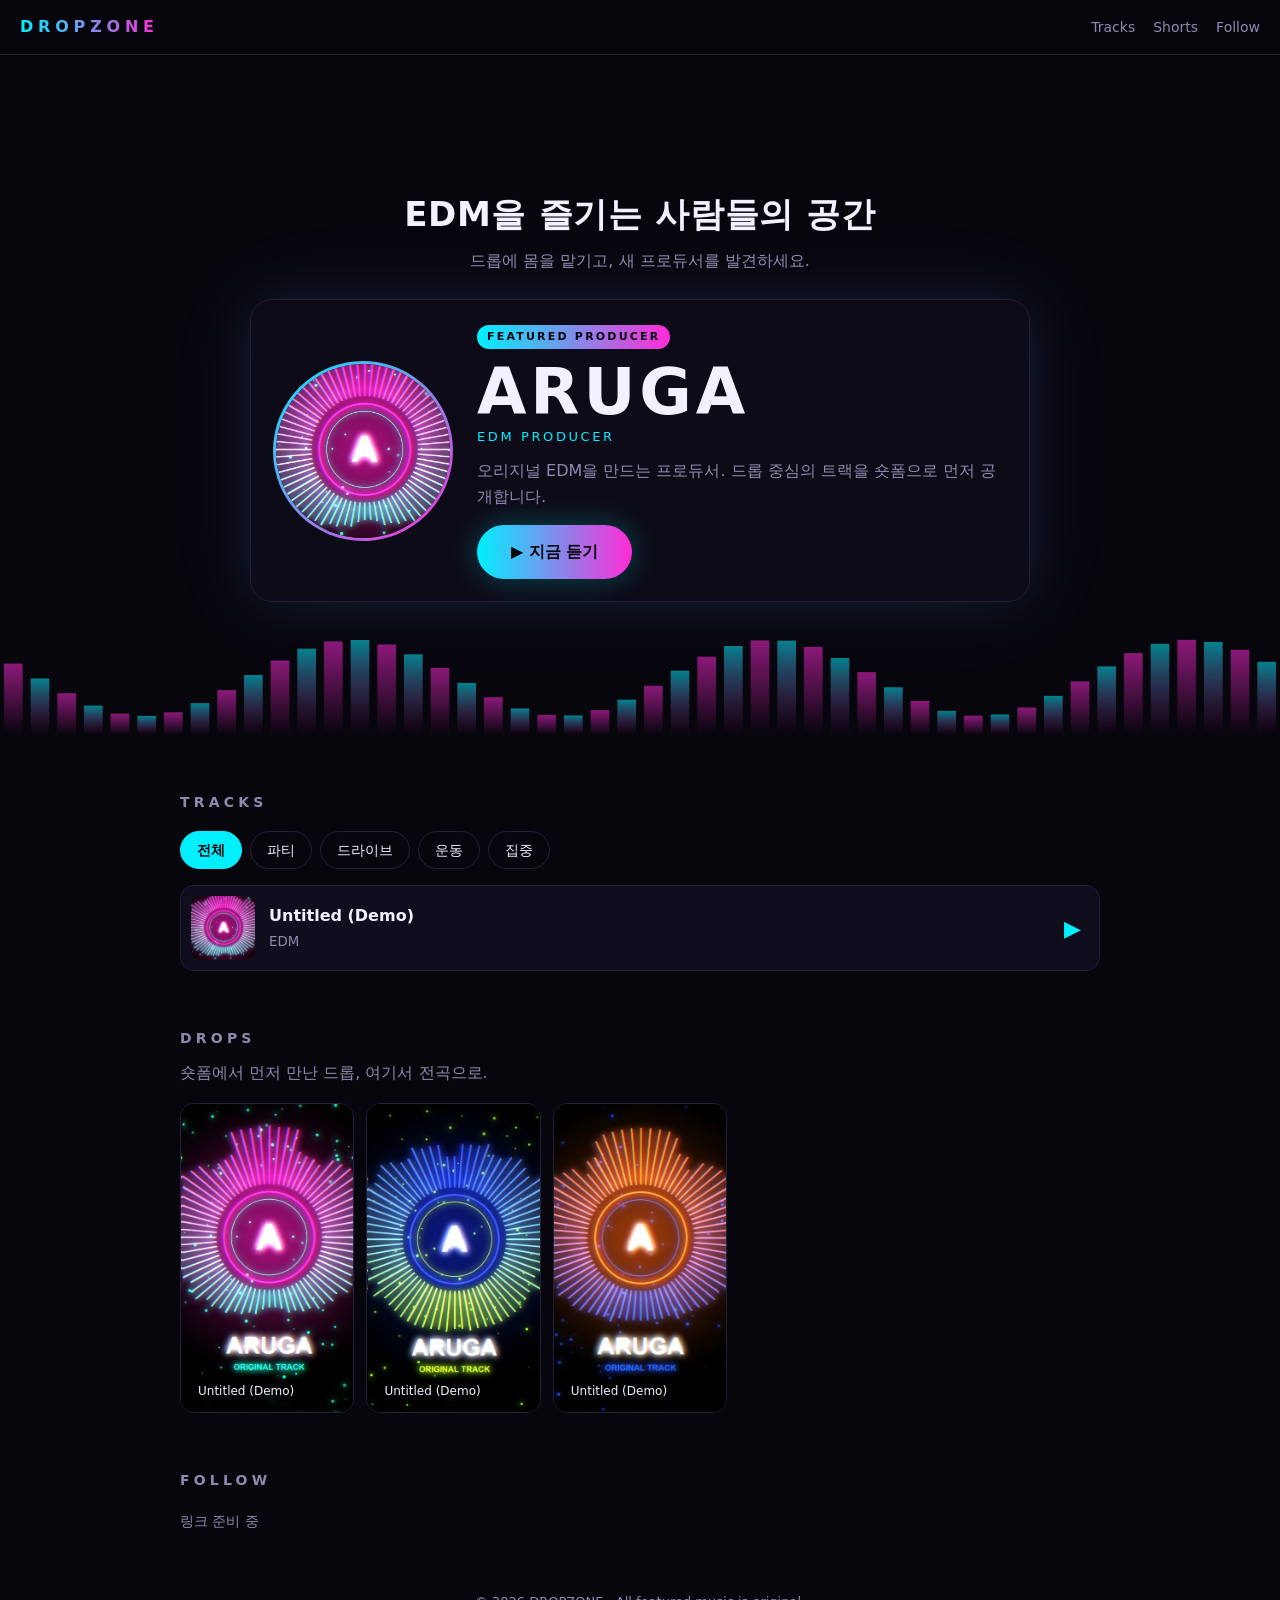
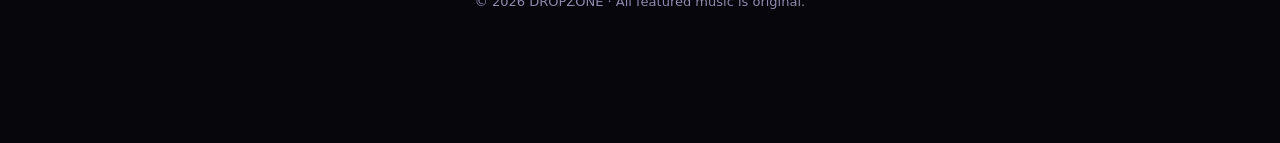
==== index.html @ 706af4d6 "DROPZONE: EDM 커뮤니티 사이트 + ARUGA 프로듀서 프로필 초기 구성 Co-Authored-By: Claude Sonnet 5.5 <noreply@anthropic.c" ====
<!doctype html>
<html lang="ko">
<head>
<meta charset="utf-8">
<meta name="viewport" content="width=device-width, initial-scale=1">
<title>DROPZONE — EDM을 즐기는 사람들의 공간</title>
<meta name="description" content="EDM을 즐기는 사람들의 공간. 프로듀서의 오리지널 트랙을 바로 듣고 숏폼으로 만나보세요.">
<meta name="theme-color" content="#07060d">
<meta property="og:title" content="DROPZONE — EDM을 즐기는 사람들의 공간">
<meta property="og:description" content="Featured Producer ARUGA의 오리지널 EDM을 바로 들어보세요.">
<meta property="og:image" content="media/covers/demo.jpg">
<meta property="og:type" content="website">
<link rel="icon" href="data:image/svg+xml,%3Csvg xmlns='http://www.w3.org/2000/svg' viewBox='0 0 32 32'%3E%3Crect width='32' height='32' rx='7' fill='%2307060d'/%3E%3Cpath d='M6 24 16 6l10 18' fill='none' stroke='%2300f0ff' stroke-width='3'/%3E%3C/svg%3E">
<link rel="stylesheet" href="style.css">
</head>
<body>
<header class="top">
  <a class="logo" href="./" id="siteName">DROPZONE</a>
  <nav><a href="#tracks">Tracks</a><a href="#shorts">Shorts</a><a href="#follow">Follow</a></nav>
</header>

<main>
  <section class="hero">
    <canvas id="viz" aria-hidden="true"></canvas>
    <div class="hero-inner">
      <p class="eyebrow" id="siteTag"></p>
      <p class="hero-sub" id="siteSub"></p>
      <article class="producer" id="producer" aria-label="Featured producer">
        <img id="prAvatar" alt="" class="avatar">
        <div class="pr-body">
          <span class="pill">FEATURED PRODUCER</span>
          <h1 id="prName">ARUGA</h1>
          <p class="role" id="prRole"></p>
          <p class="bio" id="prBio"></p>
          <div class="pr-actions">
            <button id="heroPlay" class="cta">▶ 지금 듣기</button>
            <div id="prLinks" class="chips"></div>
          </div>
        </div>
      </article>
    </div>
  </section>

  <section id="tracks">
    <h2>Tracks</h2>
    <div id="moodChips" class="chips filters" role="group" aria-label="분위기 필터"></div>
    <ol id="trackList" class="tracks"></ol>
  </section>

  <section id="shorts">
    <h2>Drops</h2>
    <p class="sub">숏폼에서 먼저 만난 드롭, 여기서 전곡으로.</p>
    <div id="shortGrid" class="shorts"></div>
  </section>

  <section id="follow">
    <h2>Follow</h2>
    <div id="links" class="chips"></div>
  </section>
</main>

<footer>© <span id="yr"></span> <span id="footName">DROPZONE</span> · All featured music is original.</footer>

<div class="player" id="player" hidden>
  <img id="pCover" alt="">
  <div class="p-meta"><b id="pTitle"></b><span id="pSub"></span></div>
  <div class="p-ctl">
    <button id="prev" aria-label="이전">⏮</button>
    <button id="toggle" aria-label="재생/일시정지">▶</button>
    <button id="next" aria-label="다음">⏭</button>
  </div>
  <div class="p-seek"><span id="cur">0:00</span><input id="seek" type="range" min="0" max="1000" value="0" aria-label="재생 위치"><span id="dur">0:00</span></div>
  <button id="share" aria-label="공유">🔗</button>
</div>
<div class="toast" id="toast" role="status"></div>
<script src="app.js"></script>
</body>
</html>
---- style.css ----
:root{--bg:#07060d;--panel:#100e1c;--line:#241f3a;--fg:#f3f1ff;--dim:#8f8aad;--c1:#00f0ff;--c2:#ff2bd6;--r:14px}
*{box-sizing:border-box;margin:0}
html{scroll-behavior:smooth}
body{background:var(--bg);color:var(--fg);font:16px/1.6 system-ui,"Pretendard","Apple SD Gothic Neo","Malgun Gothic",sans-serif;padding-bottom:110px}
a{color:inherit;text-decoration:none}
button{font:inherit;color:inherit;background:none;border:0;cursor:pointer}
.top{position:sticky;top:0;z-index:20;display:flex;justify-content:space-between;align-items:center;padding:14px 20px;background:#07060dcc;backdrop-filter:blur(10px);border-bottom:1px solid var(--line)}
.logo{font-weight:900;letter-spacing:.3em;background:linear-gradient(90deg,var(--c1),var(--c2));-webkit-background-clip:text;background-clip:text;color:transparent}
.top nav{display:flex;gap:18px;font-size:14px;color:var(--dim)}
.top nav a:hover{color:var(--fg)}
section{max-width:960px;margin:0 auto;padding:56px 20px 0}
h2{font-size:14px;letter-spacing:.3em;text-transform:uppercase;color:var(--dim);margin-bottom:18px}
.sub{color:var(--dim);margin:-8px 0 18px}
.hero{position:relative;max-width:none;min-height:min(86vh,680px);display:grid;place-items:center;overflow:hidden;padding:40px 0}
#viz{position:absolute;inset:0;width:100%;height:100%}
.eyebrow{letter-spacing:.5em;font-size:12px;color:var(--c1)}
.cta{padding:14px 34px;border-radius:99px;font-weight:700;background:linear-gradient(90deg,var(--c1),var(--c2));color:#07060d;box-shadow:0 0 30px #00f0ff44;transition:transform .15s}
.cta:hover{transform:scale(1.05)}
.tracks{list-style:none;padding:0;display:grid;gap:10px}
.track{display:grid;grid-template-columns:64px 1fr auto;gap:14px;align-items:center;padding:10px;border:1px solid var(--line);border-radius:var(--r);background:var(--panel);cursor:pointer;transition:border-color .2s}
.track:hover,.track.on{border-color:var(--c1)}
.track img{width:64px;height:64px;border-radius:10px;object-fit:cover}
.track b{display:block}.track small{color:var(--dim)}
.track .go{font-size:22px;color:var(--c1);padding:0 8px}
.shorts{display:grid;grid-template-columns:repeat(auto-fill,minmax(150px,1fr));gap:12px}
.short{position:relative;aspect-ratio:9/16;border-radius:var(--r);overflow:hidden;background:#000;border:1px solid var(--line)}
.short video,.short img{width:100%;height:100%;object-fit:cover;display:block}
.short .badge{position:absolute;left:8px;bottom:8px;font-size:12px;padding:3px 9px;border-radius:99px;background:#000a;backdrop-filter:blur(4px)}
.short .ext{position:absolute;right:8px;top:8px;z-index:2;font-size:11px;padding:3px 8px;border-radius:99px;background:var(--c2);color:#fff}
.short button{position:absolute;inset:0;width:100%}
footer{text-align:center;color:var(--dim);font-size:13px;padding:60px 20px 20px}
.player{position:fixed;left:0;right:0;bottom:0;z-index:30;display:grid;grid-template-columns:48px minmax(0,1fr) auto minmax(120px,1fr) auto;gap:14px;align-items:center;padding:10px 18px;background:#0d0b18f2;backdrop-filter:blur(14px);border-top:1px solid var(--line)}
.player[hidden]{display:none}
.player img{width:48px;height:48px;border-radius:8px;object-fit:cover}
.p-meta{min-width:0}.p-meta b,.p-meta span{display:block;white-space:nowrap;overflow:hidden;text-overflow:ellipsis}
.p-meta span{font-size:12px;color:var(--dim)}
.p-ctl{display:flex;gap:6px;align-items:center}
.p-ctl button{font-size:18px;padding:6px 8px}
#toggle{width:44px;height:44px;border-radius:50%;background:linear-gradient(135deg,var(--c1),var(--c2));color:#07060d;font-size:16px}
.p-seek{display:flex;gap:8px;align-items:center;font-size:12px;color:var(--dim)}
#seek{flex:1;accent-color:var(--c1);min-width:0}
.toast{position:fixed;left:50%;bottom:110px;transform:translate(-50%,20px);background:var(--fg);color:#000;padding:8px 16px;border-radius:99px;font-size:14px;opacity:0;pointer-events:none;transition:.25s;z-index:40}
.toast.show{opacity:1;transform:translate(-50%,0)}
@media(max-width:720px){
 .top nav{gap:12px}
 .player{grid-template-columns:44px minmax(0,1fr) auto auto}
 .player img{width:44px;height:44px}.p-seek{grid-column:1/-1;grid-row:2}
 body{padding-bottom:130px}.toast{bottom:130px}
}
@media(prefers-reduced-motion:reduce){html{scroll-behavior:auto}.cta{transition:none}}

.hero-inner{position:relative;width:100%;max-width:820px;padding:0 20px;text-align:center}
.eyebrow{font-size:clamp(22px,5vw,34px);font-weight:800;letter-spacing:.02em;color:var(--fg)}
.hero-sub{color:var(--dim);margin:6px 0 26px}
.producer{display:grid;grid-template-columns:180px 1fr;gap:24px;align-items:center;text-align:left;padding:22px;border-radius:22px;background:#100e1cd9;backdrop-filter:blur(12px);border:1px solid var(--line);box-shadow:0 0 60px #00f0ff1f,0 0 90px #ff2bd614}
.avatar{width:180px;height:180px;border-radius:50%;object-fit:cover;border:3px solid transparent;background:linear-gradient(var(--panel),var(--panel)) padding-box,linear-gradient(135deg,var(--c1),var(--c2)) border-box}
.pill{display:inline-block;font-size:11px;letter-spacing:.2em;padding:3px 10px;border-radius:99px;background:linear-gradient(90deg,var(--c1),var(--c2));color:#07060d;font-weight:700}
h1{font-size:clamp(40px,9vw,64px);line-height:1.1;font-weight:900;letter-spacing:.06em;margin-top:8px}
.role{color:var(--c1);font-size:13px;letter-spacing:.2em;text-transform:uppercase}
.bio{color:var(--dim);margin:10px 0 16px}
.pr-actions{display:flex;flex-wrap:wrap;gap:12px;align-items:center}
.chips{display:flex;flex-wrap:wrap;gap:8px}
.chips a,.chips button{padding:7px 16px;border:1px solid var(--line);border-radius:99px;font-size:14px;color:var(--fg)}
.chips a:hover,.chips button:hover{border-color:var(--c2)}
.chips button.on{background:var(--c1);color:#07060d;border-color:var(--c1);font-weight:700}
.chips .empty{color:var(--dim);font-size:14px}
.filters{margin-bottom:16px}
@media(max-width:720px){.producer{grid-template-columns:1fr;text-align:center;justify-items:center}.avatar{width:128px;height:128px}.pr-actions{justify-content:center}}
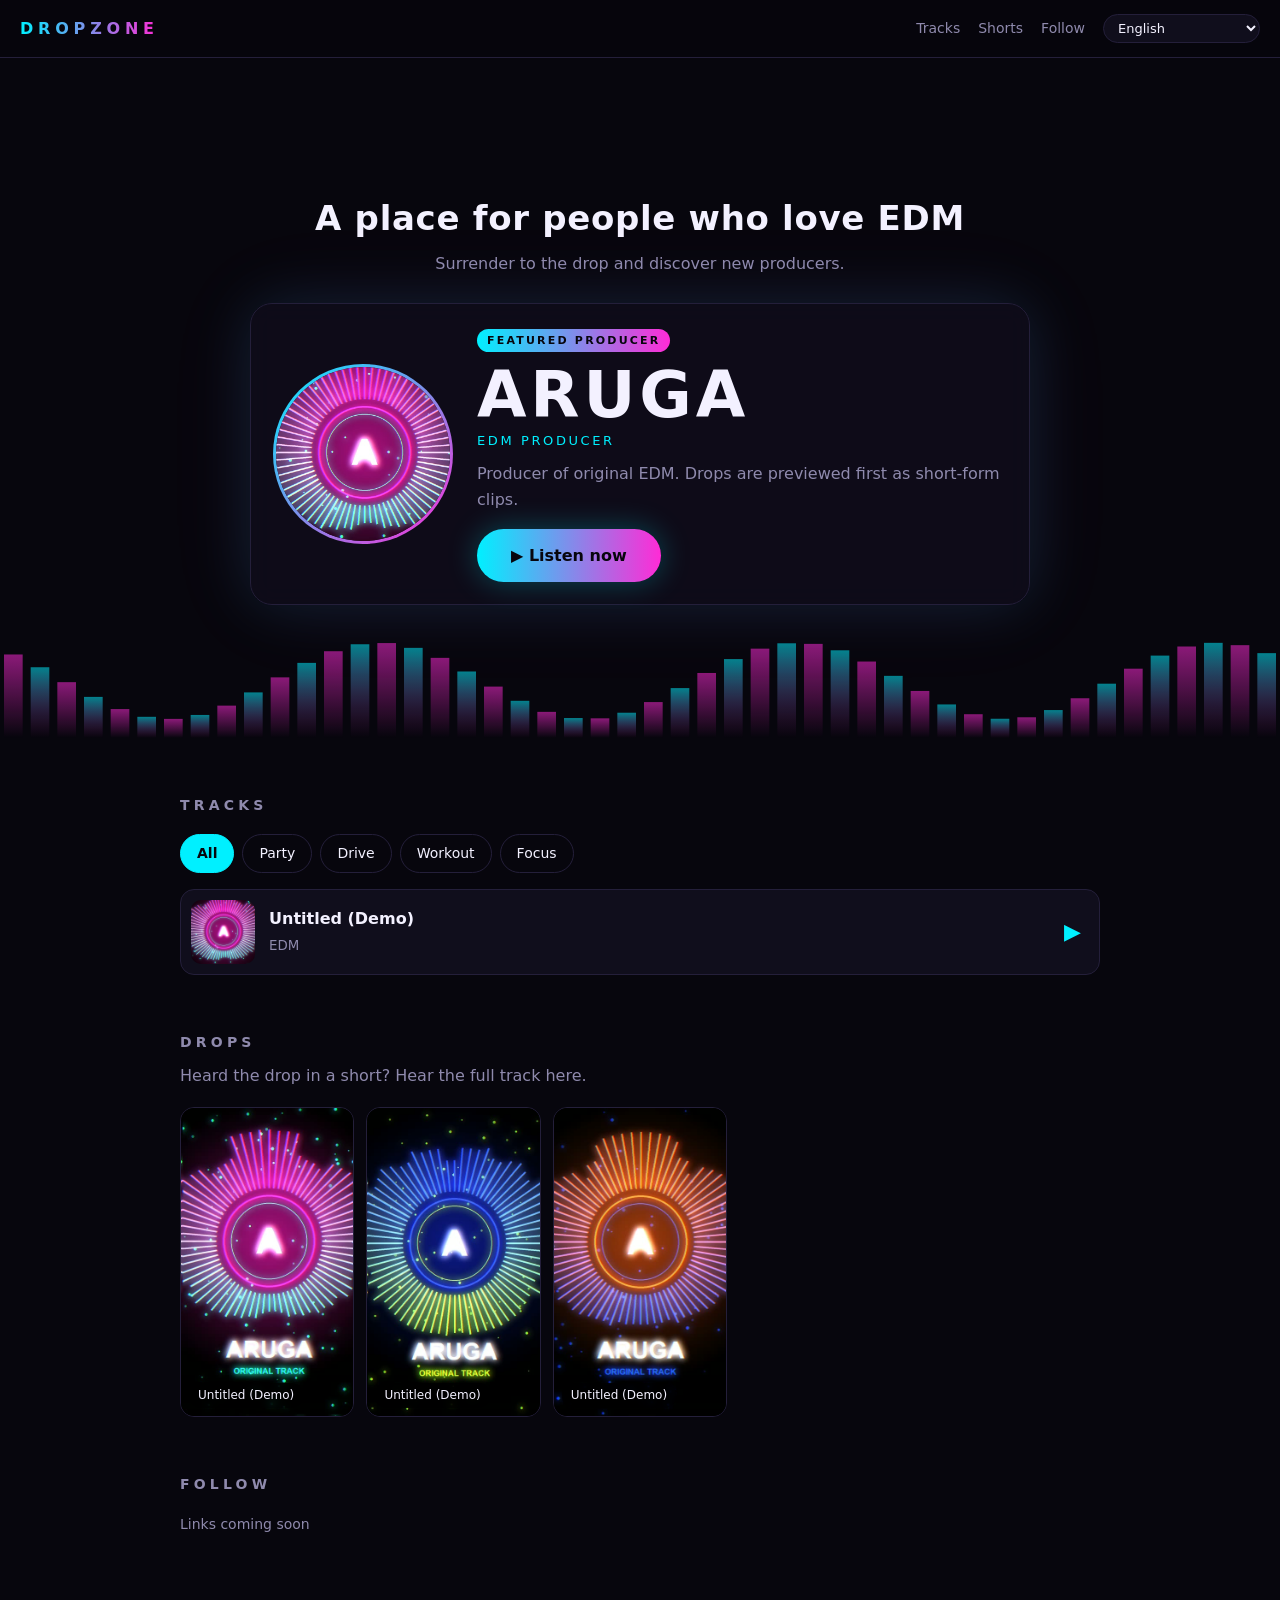
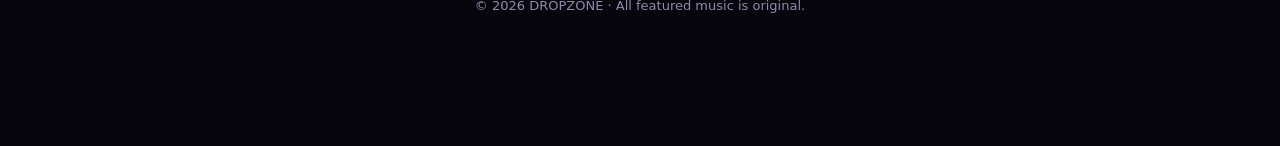
==== commit 58840358: "다국어 지원: en 기본, ko/ja/id 선택 (이름·곡명은 번역 제외) Co-Authored-By: Claude Sonnet 5.5 <noreply@anthropic.com>" ====
--- a/index.html
+++ b/index.html
@@ -1,13 +1,13 @@
 <!doctype html>
-<html lang="ko">
+<html lang="en">
 <head>
 <meta charset="utf-8">
 <meta name="viewport" content="width=device-width, initial-scale=1">
-<title>DROPZONE — EDM을 즐기는 사람들의 공간</title>
-<meta name="description" content="EDM을 즐기는 사람들의 공간. 프로듀서의 오리지널 트랙을 바로 듣고 숏폼으로 만나보세요.">
+<title>DROPZONE — A place for people who love EDM</title>
+<meta name="description" content="A place for people who love EDM. Listen to original tracks and discover producers.">
 <meta name="theme-color" content="#07060d">
-<meta property="og:title" content="DROPZONE — EDM을 즐기는 사람들의 공간">
-<meta property="og:description" content="Featured Producer ARUGA의 오리지널 EDM을 바로 들어보세요.">
+<meta property="og:title" content="DROPZONE — A place for people who love EDM">
+<meta property="og:description" content="Listen to original EDM by featured producer ARUGA.">
 <meta property="og:image" content="media/covers/demo.jpg">
 <meta property="og:type" content="website">
 <link rel="icon" href="data:image/svg+xml,%3Csvg xmlns='http://www.w3.org/2000/svg' viewBox='0 0 32 32'%3E%3Crect width='32' height='32' rx='7' fill='%2307060d'/%3E%3Cpath d='M6 24 16 6l10 18' fill='none' stroke='%2300f0ff' stroke-width='3'/%3E%3C/svg%3E">
@@ -16,24 +16,25 @@
 <body>
 <header class="top">
   <a class="logo" href="./" id="siteName">DROPZONE</a>
-  <nav><a href="#tracks">Tracks</a><a href="#shorts">Shorts</a><a href="#follow">Follow</a></nav>
+  <nav><a href="#tracks" data-i18n="nav.tracks">Tracks</a><a href="#shorts" data-i18n="nav.shorts">Shorts</a><a href="#follow" data-i18n="nav.follow">Follow</a>
+    <select id="lang" data-i18n-aria="a.lang" aria-label="Language"></select></nav>
 </header>
 
 <main>
   <section class="hero">
     <canvas id="viz" aria-hidden="true"></canvas>
     <div class="hero-inner">
-      <p class="eyebrow" id="siteTag"></p>
-      <p class="hero-sub" id="siteSub"></p>
+      <p class="eyebrow" data-i18n="tagline"></p>
+      <p class="hero-sub" data-i18n="sub"></p>
       <article class="producer" id="producer" aria-label="Featured producer">
         <img id="prAvatar" alt="" class="avatar">
         <div class="pr-body">
-          <span class="pill">FEATURED PRODUCER</span>
+          <span class="pill" data-i18n="featured"></span>
           <h1 id="prName">ARUGA</h1>
-          <p class="role" id="prRole"></p>
-          <p class="bio" id="prBio"></p>
+          <p class="role" data-i18n="role"></p>
+          <p class="bio" data-i18n="bio"></p>
           <div class="pr-actions">
-            <button id="heroPlay" class="cta">▶ 지금 듣기</button>
+            <button id="heroPlay" class="cta"></button>
             <div id="prLinks" class="chips"></div>
           </div>
         </div>
@@ -42,35 +43,35 @@
   </section>
 
   <section id="tracks">
-    <h2>Tracks</h2>
-    <div id="moodChips" class="chips filters" role="group" aria-label="분위기 필터"></div>
+    <h2 data-i18n="h.tracks"></h2>
+    <div id="moodChips" class="chips filters" role="group" data-i18n-aria="a.moods"></div>
     <ol id="trackList" class="tracks"></ol>
   </section>
 
   <section id="shorts">
-    <h2>Drops</h2>
-    <p class="sub">숏폼에서 먼저 만난 드롭, 여기서 전곡으로.</p>
+    <h2 data-i18n="h.drops"></h2>
+    <p class="sub" data-i18n="dropsSub"></p>
     <div id="shortGrid" class="shorts"></div>
   </section>
 
   <section id="follow">
-    <h2>Follow</h2>
+    <h2 data-i18n="h.follow"></h2>
     <div id="links" class="chips"></div>
   </section>
 </main>
 
-<footer>© <span id="yr"></span> <span id="footName">DROPZONE</span> · All featured music is original.</footer>
+<footer>© <span id="yr"></span> <span id="footName">DROPZONE</span> · <span data-i18n="footer"></span></footer>
 
 <div class="player" id="player" hidden>
   <img id="pCover" alt="">
   <div class="p-meta"><b id="pTitle"></b><span id="pSub"></span></div>
   <div class="p-ctl">
-    <button id="prev" aria-label="이전">⏮</button>
-    <button id="toggle" aria-label="재생/일시정지">▶</button>
-    <button id="next" aria-label="다음">⏭</button>
+    <button id="prev" data-i18n-aria="a.prev">⏮</button>
+    <button id="toggle" data-i18n-aria="a.toggle">▶</button>
+    <button id="next" data-i18n-aria="a.next">⏭</button>
   </div>
-  <div class="p-seek"><span id="cur">0:00</span><input id="seek" type="range" min="0" max="1000" value="0" aria-label="재생 위치"><span id="dur">0:00</span></div>
-  <button id="share" aria-label="공유">🔗</button>
+  <div class="p-seek"><span id="cur">0:00</span><input id="seek" type="range" min="0" max="1000" value="0" data-i18n-aria="a.seek"><span id="dur">0:00</span></div>
+  <button id="share" data-i18n-aria="a.share">🔗</button>
 </div>
 <div class="toast" id="toast" role="status"></div>
 <script src="app.js"></script>
--- a/style.css
+++ b/style.css
@@ -66,3 +66,6 @@
 .chips .empty{color:var(--dim);font-size:14px}
 .filters{margin-bottom:16px}
 @media(max-width:720px){.producer{grid-template-columns:1fr;text-align:center;justify-items:center}.avatar{width:128px;height:128px}.pr-actions{justify-content:center}}
+
+#lang{background:var(--panel);color:var(--fg);border:1px solid var(--line);border-radius:99px;padding:5px 10px;font:inherit;font-size:13px}
+.top nav{align-items:center}
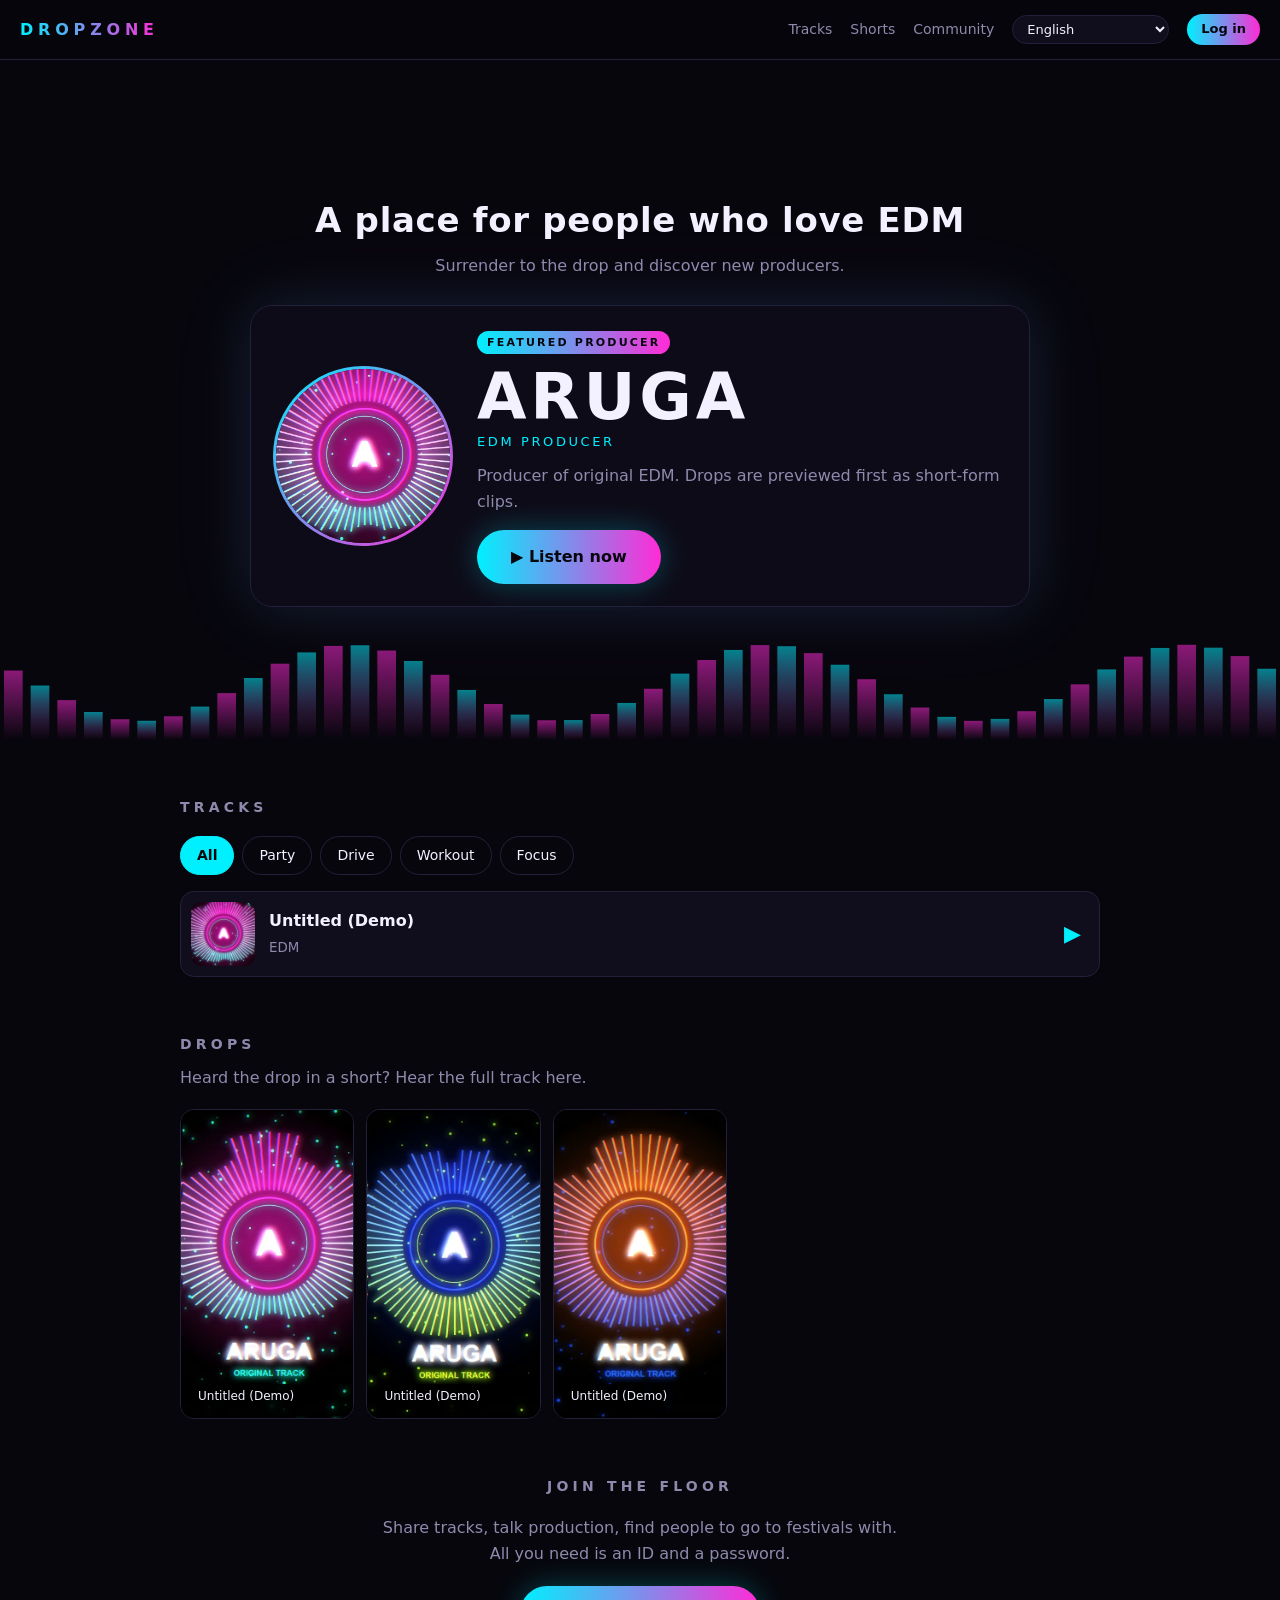
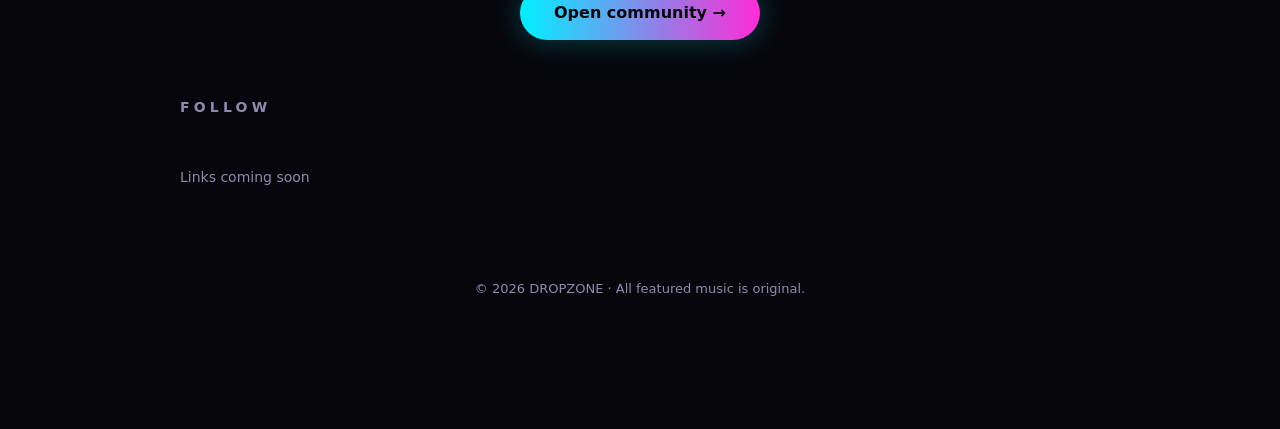
==== commit 3a9fad18: "커뮤니티·회원(ID/비밀번호) 추가: 게시판 4개, 글/댓글/좋아요, Supabase 스키마, 데모 모드 Co-Authored-By: Claude Sonnet 5.5 <norepl" ====
--- a/index.html
+++ b/index.html
@@ -16,8 +16,8 @@
 <body>
 <header class="top">
   <a class="logo" href="./" id="siteName">DROPZONE</a>
-  <nav><a href="#tracks" data-i18n="nav.tracks">Tracks</a><a href="#shorts" data-i18n="nav.shorts">Shorts</a><a href="#follow" data-i18n="nav.follow">Follow</a>
-    <select id="lang" data-i18n-aria="a.lang" aria-label="Language"></select></nav>
+  <nav><a class="sec" href="#tracks" data-i18n="nav.tracks">Tracks</a><a class="sec" href="#shorts" data-i18n="nav.shorts">Shorts</a><a href="community.html" data-i18n="nav.community">Community</a>
+    <select id="lang" data-i18n-aria="a.lang" aria-label="Language"></select><span id="authBar" class="authbar"></span></nav>
 </header>
 
 <main>
@@ -54,6 +54,12 @@
     <div id="shortGrid" class="shorts"></div>
   </section>
 
+  <section id="join" class="join">
+    <h2 data-i18n="j.title"></h2>
+    <p class="sub" data-i18n="j.text"></p>
+    <a class="cta" href="community.html" data-i18n="j.btn"></a>
+  </section>
+
   <section id="follow">
     <h2 data-i18n="h.follow"></h2>
     <div id="links" class="chips"></div>
@@ -74,6 +80,9 @@
   <button id="share" data-i18n-aria="a.share">🔗</button>
 </div>
 <div class="toast" id="toast" role="status"></div>
+<script src="config.js"></script>
+<script src="backend.js"></script>
+<script src="common.js"></script>
 <script src="app.js"></script>
 </body>
 </html>
--- a/style.css
+++ b/style.css
@@ -69,3 +69,49 @@
 
 #lang{background:var(--panel);color:var(--fg);border:1px solid var(--line);border-radius:99px;padding:5px 10px;font:inherit;font-size:13px}
 .top nav{align-items:center}
+
+a.cta{display:inline-block}
+.join{text-align:center}.join .sub{margin:0 auto 20px;max-width:520px}
+.authbar{display:flex;gap:8px;align-items:center}
+.me{font-size:13px;color:var(--c1)}
+.chip-btn{padding:5px 14px;border:1px solid var(--line);border-radius:99px;font-size:13px}
+.chip-btn:hover{border-color:var(--c2)}
+.chip-btn.strong{background:linear-gradient(90deg,var(--c1),var(--c2));color:#07060d;border:0;font-weight:700}
+dialog{background:var(--panel);color:var(--fg);border:1px solid var(--line);border-radius:18px;padding:0;width:min(400px,92vw);margin:auto}
+dialog::backdrop{background:#000a;backdrop-filter:blur(4px)}
+dialog form{display:grid;gap:8px;padding:26px 24px 22px;position:relative}
+dialog h3{font-size:20px;margin-bottom:4px}
+dialog label{display:grid;gap:4px;font-size:13px;color:var(--dim)}
+dialog label.show{display:flex;gap:8px;align-items:center}
+dialog input:not([type=checkbox]),.composer input,.composer textarea,.cmt-form input{width:100%;background:var(--bg);color:var(--fg);border:1px solid var(--line);border-radius:10px;padding:10px 12px;font:inherit}
+dialog input:focus,.composer input:focus,.composer textarea:focus,.cmt-form input:focus{outline:2px solid var(--c1);outline-offset:1px}
+dialog small{color:var(--dim);font-size:12px;margin-top:-4px}
+.x{position:absolute;right:12px;top:8px;font-size:26px;color:var(--dim)}
+.err{color:#ff6b8b;font-size:13px;min-height:1.2em}
+.linkish{color:var(--c1);font-size:14px;padding:6px}
+.fine{font-size:12px;color:var(--dim)}.fine.warn{color:#ffb86b}
+dialog .cta{width:100%}
+@media(max-width:720px){.top nav a.sec{display:none}.top{padding:12px 14px}.me{display:none}}
+.cm-head,.cm-body{max-width:760px;margin:0 auto;padding:40px 20px 0}
+.cm-body{padding-top:16px}
+.cm-title{font-size:clamp(30px,6vw,44px);margin:0 0 6px;letter-spacing:.04em}
+.demo-banner{background:#ffb86b1f;border:1px solid #ffb86b66;color:#ffcf9b;border-radius:10px;padding:8px 12px;font-size:13px;margin-bottom:14px}
+.board-desc{color:var(--dim);font-size:14px;margin-top:-6px}
+.top nav a.on{color:var(--fg)}
+.composer{display:grid;gap:8px;padding:16px;border:1px solid var(--line);border-radius:var(--r);background:var(--panel);margin-bottom:18px}
+.composer .row{display:flex;justify-content:flex-end}
+.composer textarea{resize:vertical}
+.posts{display:grid;gap:12px;margin-bottom:20px}
+.post{padding:16px;border:1px solid var(--line);border-radius:var(--r);background:var(--panel)}
+.post h3{font-size:17px;margin-bottom:6px;overflow-wrap:anywhere}
+.post .body{color:#d6d2ee;overflow-wrap:anywhere}
+.post a,.cmt a{color:var(--c1);text-decoration:underline}
+.meta{display:flex;justify-content:space-between;gap:10px;align-items:center;margin-top:12px;font-size:13px;color:var(--dim);flex-wrap:wrap}
+.acts{display:flex;gap:6px}
+.act{padding:4px 10px;border:1px solid var(--line);border-radius:99px;font-size:13px;color:var(--fg)}
+.act:hover{border-color:var(--c2)}.act.on{border-color:var(--c2);background:#ff2bd626}.act.del{color:#ff8da5}
+.cmts{margin-top:12px;padding-top:12px;border-top:1px dashed var(--line);display:grid;gap:8px}
+.cmt{display:flex;justify-content:space-between;gap:8px;font-size:14px;overflow-wrap:anywhere}
+.cmt small{color:var(--dim);margin-left:6px}.cmt b{color:var(--c1)}
+.cmt-form{display:flex;gap:8px}.cmt-form input{flex:1}
+.empty{color:var(--dim);text-align:center;padding:30px 0;list-style:none}
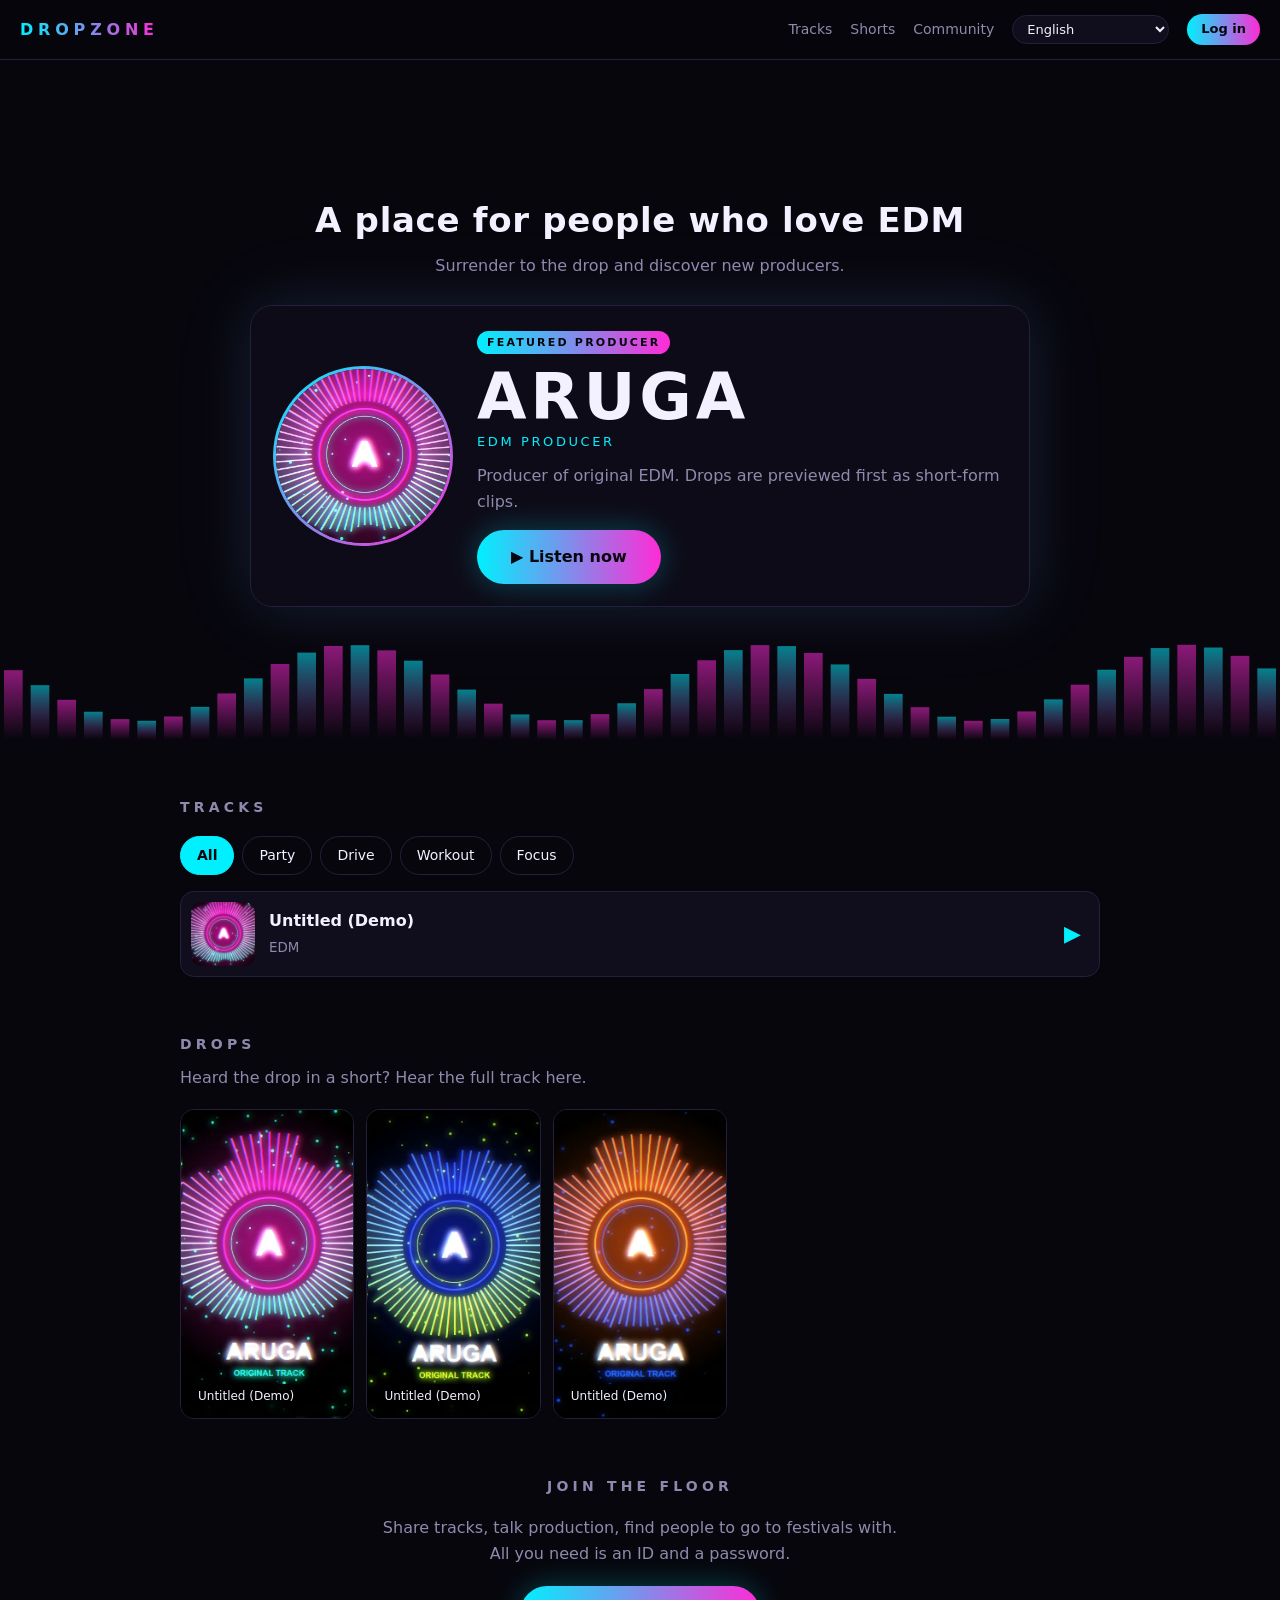
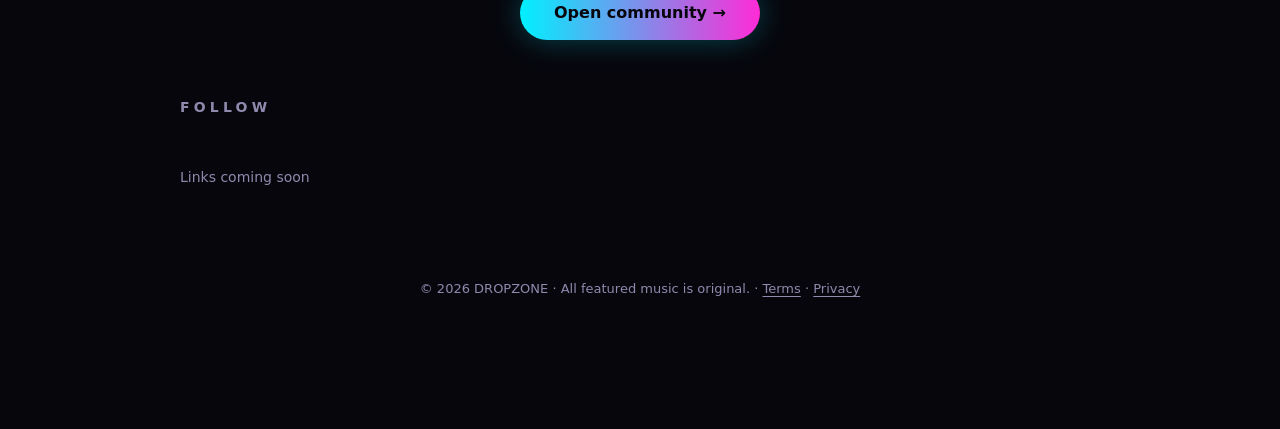
==== commit f6f78025: "약관·개인정보 안내, 가입 동의, 계정 삭제, 서버측 스팸 제한, Turnstile·구글 로그인 코드 추가 Co-Authored-By: Claude Sonnet 5.5 <norep" ====
--- a/index.html
+++ b/index.html
@@ -66,7 +66,7 @@
   </section>
 </main>
 
-<footer>© <span id="yr"></span> <span id="footName">DROPZONE</span> · <span data-i18n="footer"></span></footer>
+<footer>© <span id="yr"></span> <span id="footName">DROPZONE</span> · <span data-i18n="footer"></span> · <a href="legal.html#terms" data-i18n="f.terms"></a> · <a href="legal.html#privacy" data-i18n="f.privacy"></a></footer>
 
 <div class="player" id="player" hidden>
   <img id="pCover" alt="">
--- a/style.css
+++ b/style.css
@@ -115,3 +115,18 @@
 .cmt small{color:var(--dim);margin-left:6px}.cmt b{color:var(--c1)}
 .cmt-form{display:flex;gap:8px}.cmt-form input{flex:1}
 .empty{color:var(--dim);text-align:center;padding:30px 0;list-style:none}
+
+.legal h2{margin:34px 0 12px;color:var(--c1)}
+.legal-list{padding-left:20px;display:grid;gap:10px;color:#d6d2ee}
+footer a{text-decoration:underline;text-underline-offset:3px}
+.me-btn{color:var(--c1)}
+.google-btn{display:flex;gap:10px;align-items:center;justify-content:center;width:100%;padding:11px;border-radius:99px;background:#fff;color:#1f1f1f;font-weight:600}
+.or{display:flex;align-items:center;gap:10px;color:var(--dim);font-size:12px;margin:10px 0 2px}
+.or::before,.or::after{content:"";flex:1;height:1px;background:var(--line)}
+#aCaptcha{min-height:0}
+.acct-name{font-size:18px;color:var(--c1);font-weight:700}
+dialog hr{border:0;border-top:1px solid var(--line);margin:8px 0}
+dialog #nId,dialog #acConfirm{width:100%;background:var(--bg);color:var(--fg);border:1px solid var(--line);border-radius:10px;padding:10px 12px;font:inherit}
+.danger{color:#ff8da5}
+.danger-btn{padding:10px;border-radius:99px;border:1px solid #ff6b8b;color:#ff8da5;font-weight:700}
+.danger-btn:hover{background:#ff6b8b22}
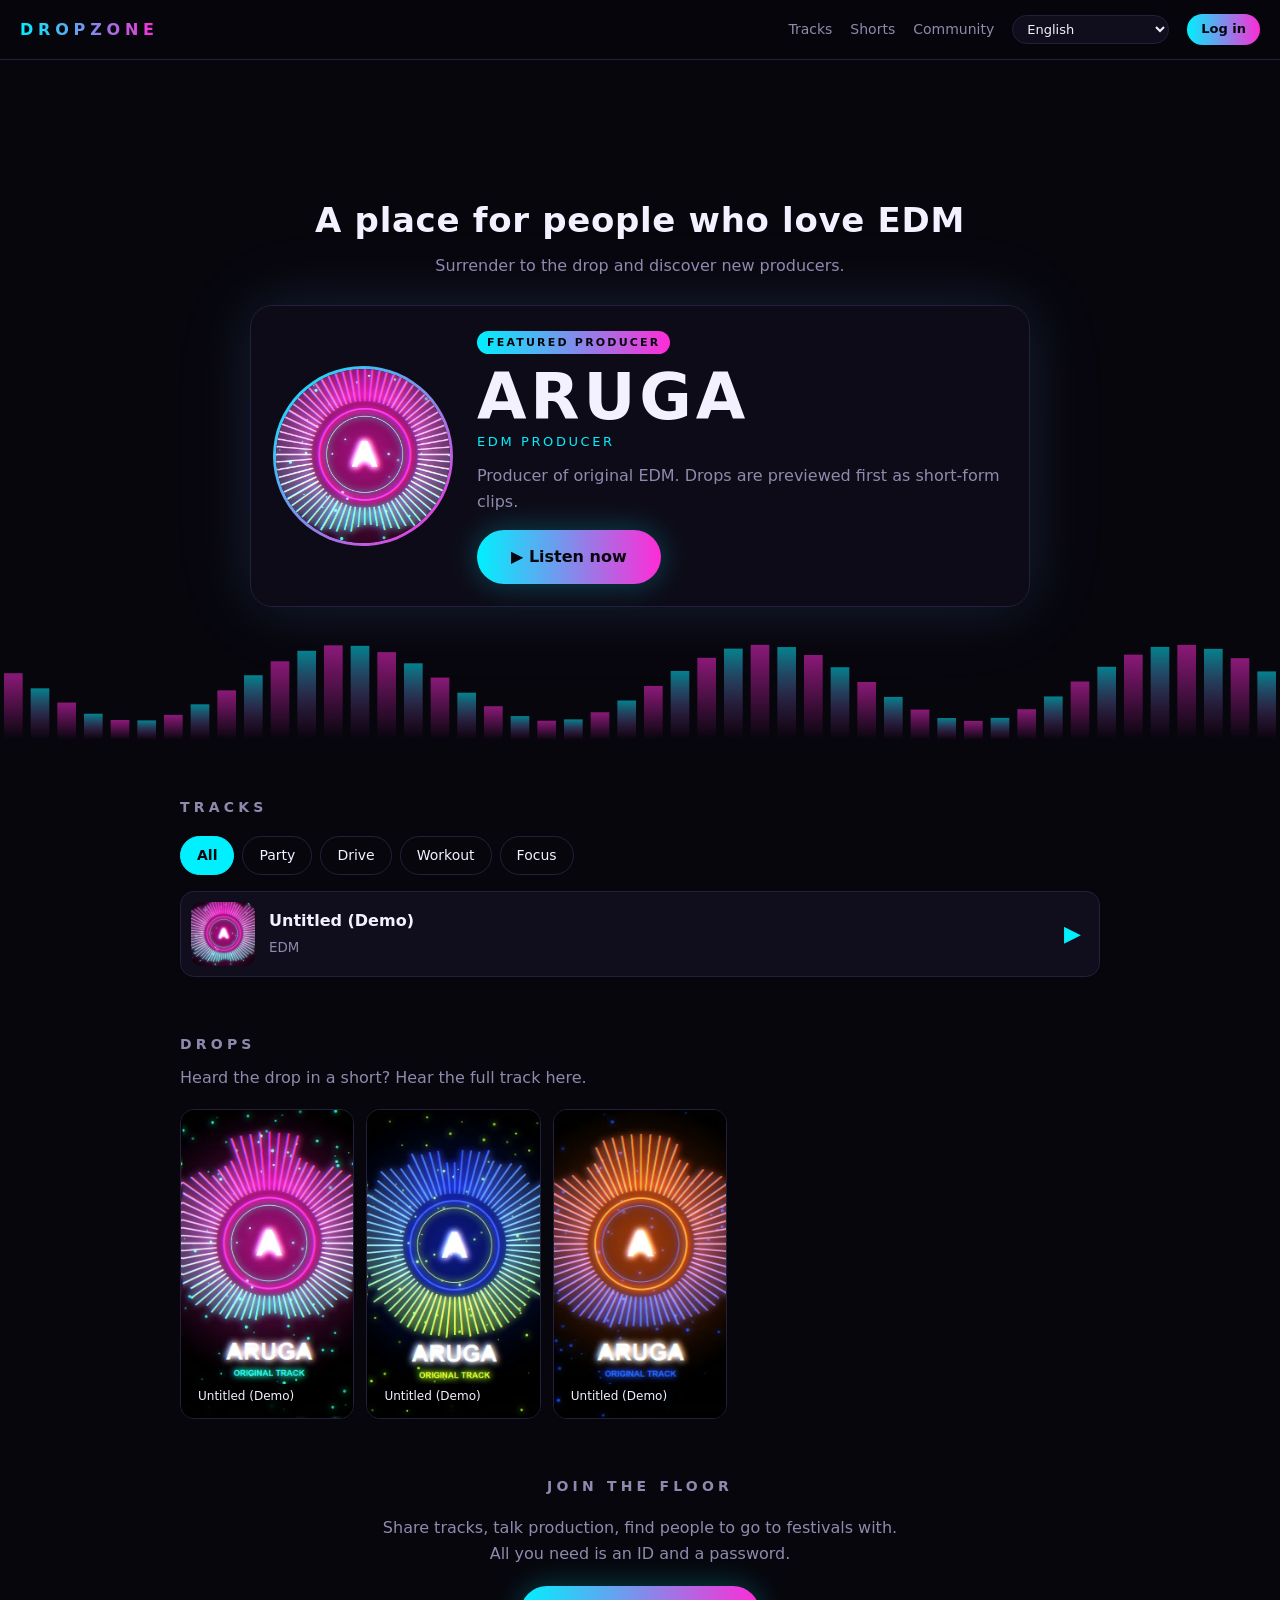
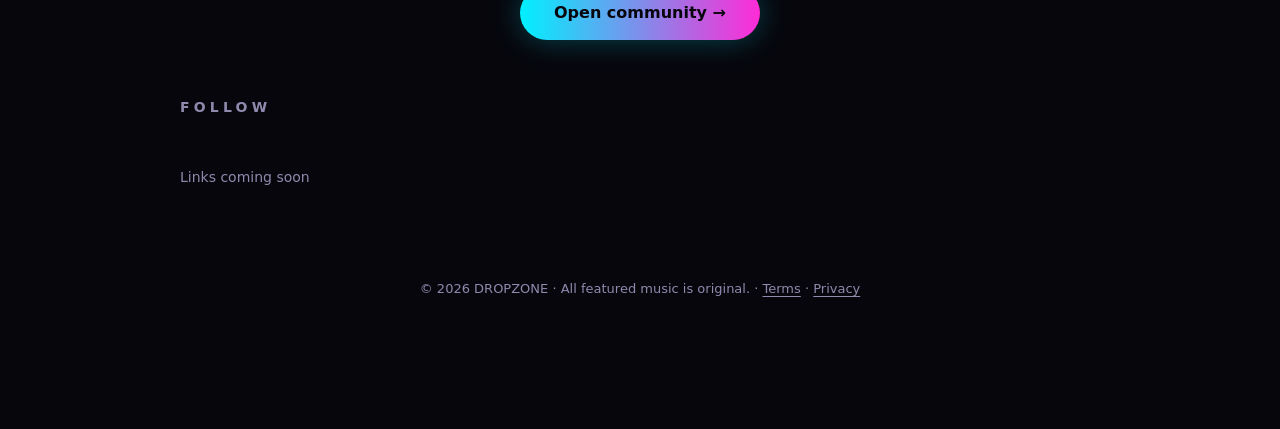
==== commit f2d28cac: "DROPZONE 홍보 프로필 키트: 아바타·배너·OG 이미지, 4개 언어 소개문, 링크표, 운영 가이드 Co-Authored-By: Claude Sonnet 5.5 <noreply" ====
--- a/index.html
+++ b/index.html
@@ -8,7 +8,9 @@
 <meta name="theme-color" content="#07060d">
 <meta property="og:title" content="DROPZONE — A place for people who love EDM">
 <meta property="og:description" content="Listen to original EDM by featured producer ARUGA.">
-<meta property="og:image" content="media/covers/demo.jpg">
+<meta property="og:image" content="https://kjuhoho.github.io/dropzone-site/media/brand/og.png">
+<meta name="twitter:card" content="summary_large_image">
+<meta name="twitter:image" content="https://kjuhoho.github.io/dropzone-site/media/brand/og.png">
 <meta property="og:type" content="website">
 <link rel="icon" href="data:image/svg+xml,%3Csvg xmlns='http://www.w3.org/2000/svg' viewBox='0 0 32 32'%3E%3Crect width='32' height='32' rx='7' fill='%2307060d'/%3E%3Cpath d='M6 24 16 6l10 18' fill='none' stroke='%2300f0ff' stroke-width='3'/%3E%3C/svg%3E">
 <link rel="stylesheet" href="style.css">
--- a/style.css
+++ b/style.css
@@ -130,3 +130,167 @@
 .danger{color:#ff8da5}
 .danger-btn{padding:10px;border-radius:99px;border:1px solid #ff6b8b;color:#ff8da5;font-weight:700}
 .danger-btn:hover{background:#ff6b8b22}
+
+/* ===== 커뮤니티 v2 (X/Reddit 스타일) ===== */
+.cm-wrap{max-width:1180px;margin:0 auto;display:grid;grid-template-columns:220px minmax(0,1fr) 300px;gap:24px;padding:18px 20px 0;align-items:start}
+.cm-left,.cm-right{position:sticky;top:70px}
+.board-nav{display:grid;gap:2px}
+.board-nav a{display:flex;gap:12px;align-items:center;padding:10px 14px;border-radius:99px;font-size:16px;color:var(--dim);transition:background .15s}
+.board-nav a:hover{background:#ffffff0d;color:var(--fg)}
+.board-nav a.on{color:var(--fg);font-weight:700;background:#ffffff14}
+.board-nav .ic{width:22px;text-align:center}
+.cm-main{min-width:0;border:1px solid var(--line);border-radius:var(--r);background:#0b0a14;overflow:hidden}
+.cm-main .demo-banner{margin:12px}
+.cm-search{padding:12px 16px 0}
+.cm-search input{width:100%;background:var(--panel);color:var(--fg);border:1px solid var(--line);border-radius:99px;padding:10px 18px;font:inherit;font-size:14px}
+.cm-search input:focus{outline:2px solid var(--c1);outline-offset:1px}
+.view-head{padding:14px 16px 0;border-bottom:1px solid var(--line)}
+.vh-row{display:flex;align-items:center;gap:10px;flex-wrap:wrap}
+.vh-title{font-size:20px;font-weight:800;margin:0;flex:1;min-width:0;overflow-wrap:anywhere}
+.vh-desc{color:var(--dim);font-size:14px;margin:4px 0 0}
+.back{font-size:20px;padding:4px 10px;border-radius:50%}.back:hover{background:#ffffff14}
+.sort{display:flex;gap:4px;margin-left:auto}
+.sort button{padding:6px 14px;border-radius:99px;font-size:13px;color:var(--dim)}
+.sort button.on{background:#ffffff14;color:var(--fg);font-weight:700}
+.view-head{padding-bottom:10px}
+.login-cta{display:flex;justify-content:space-between;align-items:center;gap:12px;padding:14px 16px;border-bottom:1px solid var(--line);color:var(--dim)}
+.cta.small{padding:8px 20px;font-size:14px}
+.cm-main .composer{display:flex;gap:12px;padding:14px 16px;border:0;border-bottom:1px solid var(--line);border-radius:0;background:none;margin:0}
+.c-fields{flex:1;min-width:0;display:grid;gap:8px}
+.c-fields input,.c-fields textarea{width:100%;background:transparent;color:var(--fg);border:0;border-bottom:1px solid var(--line);padding:8px 2px;font:inherit}
+.c-fields textarea{resize:vertical;min-height:70px;border-bottom:0;font-size:16px}
+.c-fields input:focus,.c-fields textarea:focus{outline:0;border-color:var(--c1)}
+.c-row{display:flex;gap:12px;align-items:center;flex-wrap:wrap}
+.c-board{display:flex;gap:8px;align-items:center;font-size:13px;color:var(--dim)}
+.c-board select{background:var(--panel);color:var(--fg);border:1px solid var(--line);border-radius:99px;padding:5px 10px;font:inherit;font-size:13px}
+.c-count{margin-left:auto;font-size:12px;color:var(--dim)}
+.av{flex:none;display:inline-grid;place-items:center;width:42px;height:42px;border-radius:50%;font-weight:800;color:#07060d;background:linear-gradient(135deg,hsl(var(--h) 90% 62%),hsl(calc(var(--h) + 60) 90% 55%))}
+.feed{display:block}
+.cm-main .post{display:flex;gap:12px;padding:14px 16px;border:0;border-bottom:1px solid var(--line);border-radius:0;background:none;cursor:pointer;transition:background .15s}
+.cm-main .post:hover{background:#ffffff08}.cm-main .post:focus-visible{outline:2px solid var(--c1);outline-offset:-2px}
+.cm-main .post.detail{cursor:default;background:none;border-bottom:1px solid var(--line)}
+.p-main{flex:1;min-width:0}
+.p-top{display:flex;gap:6px;align-items:center;flex-wrap:wrap;font-size:14px;color:var(--dim)}
+.who{color:var(--fg);font-weight:700}.who:hover{text-decoration:underline}
+.btag{margin-left:auto;font-size:12px;padding:2px 10px;border:1px solid var(--line);border-radius:99px;color:var(--c1)}
+.btag:hover{border-color:var(--c1)}
+.p-title{font-size:17px;margin:4px 0 2px;overflow-wrap:anywhere}
+.p-body{overflow-wrap:anywhere;color:#e2deff;line-height:1.55}
+.p-body.clamp{display:-webkit-box;-webkit-line-clamp:6;-webkit-box-orient:vertical;overflow:hidden}
+.p-body a{color:var(--c1);text-decoration:none}.p-body a:hover{text-decoration:underline}
+.cm-main .acts{display:flex;gap:6px;margin-top:10px}
+.cm-main .act{padding:5px 12px;border:0;border-radius:99px;font-size:14px;color:var(--dim);background:none}
+.cm-main .act:hover{background:#ffffff14;color:var(--fg)}
+.cm-main .act.like.on{color:#ff7a45;background:#ff7a4520}
+.cm-main .act.del:hover{color:#ff8da5}
+.cm-main .act.sub{margin-left:auto}
+.yt{display:block;width:100%;margin-top:10px;padding:26px;border:1px solid var(--line);border-radius:12px;background:#000;color:var(--fg);font-weight:600}
+.yt:hover{border-color:var(--c2)}
+.yt-wrap{margin-top:10px;position:relative;aspect-ratio:16/9;border-radius:12px;overflow:hidden}
+.yt-wrap iframe{position:absolute;inset:0;width:100%;height:100%;border:0}
+.thread .cmt-form{display:flex;gap:10px;align-items:center;padding:12px 16px;border-bottom:1px solid var(--line)}
+.thread .cmt-form input{flex:1;min-width:0}
+.thread .cmt{display:flex;gap:12px;padding:12px 16px;border-bottom:1px solid var(--line)}
+.thread .cmt .av{width:34px;height:34px;font-size:14px}
+.thread .linkish{display:block;margin:10px 16px}
+.more{display:block;width:100%;padding:14px;color:var(--c1);border-top:1px solid var(--line)}
+.more:hover{background:#ffffff08}
+.pad{padding:20px 16px}
+.cm-main .empty{padding:40px 16px}
+.side-card{border:1px solid var(--line);border-radius:var(--r);background:#0b0a14;padding:14px 16px;margin-bottom:14px}
+.side-card h3{font-size:16px;margin:0 0 10px}
+.tag-list{display:flex;flex-wrap:wrap;gap:8px}
+.tag-pill{display:inline-flex;gap:6px;align-items:baseline;padding:5px 12px;border-radius:99px;background:#ffffff0d;color:var(--c1);font-size:14px}
+.tag-pill:hover{background:#ffffff1a}.tag-pill small{color:var(--dim)}
+.rules{margin:0;padding-left:18px;color:var(--dim);font-size:13px;display:grid;gap:6px}
+.feat{display:flex;gap:12px;align-items:center}
+.feat img{width:48px;height:48px;border-radius:50%;object-fit:cover}
+.feat span{display:grid}.feat small{color:var(--c1)}
+@media(max-width:1060px){.cm-wrap{grid-template-columns:minmax(0,1fr);gap:14px;padding:12px 12px 0}
+ .cm-left,.cm-right{position:static}
+ .board-nav{display:flex;overflow-x:auto;gap:6px;padding-bottom:4px;scrollbar-width:none}
+ .board-nav::-webkit-scrollbar{display:none}
+ .board-nav a{white-space:nowrap;padding:8px 14px;border:1px solid var(--line);font-size:14px}
+ .cm-right{display:grid;grid-template-columns:repeat(auto-fit,minmax(240px,1fr));gap:12px}.cm-right .side-card{margin:0}}
+@media(max-width:560px){.btag{margin-left:0}.av{width:36px;height:36px}}
+.more[hidden],.cm-main [hidden]{display:none!important}
+.cm-main .act{text-decoration:none}
+
+/* ===== 첨부 / 목록형 / 관리자 ===== */
+.att{padding:6px 12px;border:1px solid var(--line);border-radius:99px;font-size:13px;color:var(--fg)}
+.att:hover{border-color:var(--c1)}
+.pending{display:flex;flex-wrap:wrap;gap:8px}
+.pending:empty{display:none}
+.pend{display:inline-flex;align-items:center;gap:6px;max-width:100%;padding:4px 6px 4px 6px;border:1px solid var(--line);border-radius:10px;background:var(--panel);font-size:12px}
+.pend img{width:36px;height:36px;object-fit:cover;border-radius:6px}
+.pend .pn{max-width:140px;overflow:hidden;text-overflow:ellipsis;white-space:nowrap}
+.pend button{color:var(--dim);padding:2px 6px}.pend button:hover{color:#ff8da5}
+.imgs{display:grid;gap:4px;margin-top:10px;border-radius:12px;overflow:hidden}
+.imgs.n1{grid-template-columns:1fr}.imgs.n2,.imgs.n3,.imgs.n4{grid-template-columns:1fr 1fr}
+.imgs a{display:block;background:#000}
+.imgs img{width:100%;height:100%;max-height:420px;object-fit:cover;display:block}
+.imgs.n1 img{max-height:520px;object-fit:contain}
+.imgs.n3 a:first-child{grid-row:span 2}
+.aud{margin-top:10px;padding:10px 12px;border:1px solid var(--line);border-radius:12px;background:var(--panel)}
+.aud .an{display:block;font-size:13px;color:var(--dim);margin-bottom:6px;overflow:hidden;text-overflow:ellipsis;white-space:nowrap}
+.aud audio{width:100%;height:36px}
+.view{display:flex;gap:2px;margin-left:auto}
+.view button{padding:6px 12px;border-radius:99px;font-size:13px;color:var(--dim)}
+.view button.on{background:#ffffff14;color:var(--fg);font-weight:700}
+.sort{margin-left:0}
+.board-list{display:block}
+.lrow{display:grid;grid-template-columns:96px minmax(0,1fr) 110px 78px 64px;gap:10px;align-items:center;padding:11px 16px;border-bottom:1px solid var(--line);font-size:14px;color:var(--dim)}
+.lrow:hover{background:#ffffff08}
+.lrow .lb{font-size:12px;color:var(--c1);overflow:hidden;text-overflow:ellipsis;white-space:nowrap}
+.lrow .lt{display:flex;gap:6px;align-items:baseline;min-width:0;color:var(--fg)}
+.lrow .lt-t{overflow:hidden;text-overflow:ellipsis;white-space:nowrap;font-weight:600}
+.lrow .lic{font-size:12px}.lrow .lc{color:var(--c2);font-size:12px}
+.lrow .la,.lrow .ld{overflow:hidden;text-overflow:ellipsis;white-space:nowrap}
+.lrow .ll{text-align:right}
+@media(max-width:700px){.lrow{grid-template-columns:minmax(0,1fr) auto;grid-template-areas:"t l" "m m";gap:2px 10px}
+ .lrow .lb{display:none}.lrow .lt{grid-area:t}.lrow .ll{grid-area:l}
+ .lrow .la,.lrow .ld{grid-area:m;display:inline;font-size:12px}.lrow .la{margin-right:8px}}
+.rep{padding:14px 16px;border-bottom:1px solid var(--line)}
+.rep .rtype{padding:2px 10px;border-radius:99px;background:#ff2bd626;color:#ff8bea;font-size:12px}
+.rep .p-body{margin-top:6px}
+.rep a.act{text-decoration:none}
+@media(max-width:560px){.view{margin-left:0}}
+
+/* ===== 운영 도구 ===== */
+.hid{display:inline-block;margin:4px 0;padding:2px 10px;border-radius:99px;background:#ffb86b22;color:#ffcf9b;font-size:12px}
+.ban-note{margin:12px 16px;padding:12px 14px;border:1px solid #ff6b8b66;border-radius:12px;background:#ff6b8b14;color:#ffb3c2;font-size:14px}
+.susp-row{display:flex;gap:8px;flex-wrap:wrap;margin-top:8px}
+.susp-row select,.susp-row input{background:var(--panel);color:var(--fg);border:1px solid var(--line);border-radius:99px;padding:5px 12px;font:inherit;font-size:13px}
+.susp-row input{flex:1;min-width:120px}
+.sbtn{padding:6px 14px;border-radius:99px;font-size:13px;color:var(--dim)}
+.sbtn.on{background:#ffffff14;color:var(--fg);font-weight:700}
+
+/* ===== 프로필 / 알림 / 통계 ===== */
+.av.lg{width:72px;height:72px;font-size:30px}
+.pcard{display:flex;gap:16px;padding:16px;border-bottom:1px solid var(--line)}
+.pc-main{flex:1;min-width:0}
+.pc-top{display:flex;gap:10px;align-items:center;justify-content:space-between;flex-wrap:wrap}
+.pc-name{font-size:20px;margin:0;overflow-wrap:anywhere}
+.pc-bio{margin:6px 0;color:#d6d2ee;overflow-wrap:anywhere}
+.pc-stats{display:flex;gap:16px;flex-wrap:wrap;color:var(--dim);font-size:14px;margin-top:6px}.pc-stats b{color:var(--fg)}
+.pform{display:grid;gap:10px;padding:0 16px 16px;border-bottom:1px solid var(--line)}
+.pform textarea{width:100%;background:var(--bg);color:var(--fg);border:1px solid var(--line);border-radius:10px;padding:10px 12px;font:inherit;resize:vertical}
+.swatches{display:flex;gap:8px;flex-wrap:wrap}
+.sw{width:30px;height:30px;border-radius:50%;background:linear-gradient(135deg,hsl(var(--h) 90% 62%),hsl(calc(var(--h) + 60) 90% 55%));border:2px solid transparent;color:#07060d;font-weight:800;font-size:12px}
+.sw.on{border-color:var(--fg)}
+.bell{position:relative;font-size:18px;padding:2px 6px;border-radius:50%}
+.bell:hover{background:#ffffff14}
+.bell .bd{position:absolute;top:-4px;right:-6px;min-width:16px;padding:0 4px;border-radius:99px;background:var(--c2);color:#fff;font-size:10px;line-height:16px;text-align:center;font-weight:700}
+.bell .bd[hidden]{display:none}
+.nrow{display:flex;gap:12px;align-items:center;padding:12px 16px;border-bottom:1px solid var(--line)}
+.nrow:hover{background:#ffffff08}.nrow.unread{background:#00f0ff0f}
+.nrow .nt{flex:1;min-width:0;display:grid}.nrow .nt small{color:var(--dim);overflow:hidden;text-overflow:ellipsis;white-space:nowrap}
+.nrow time{color:var(--dim);font-size:12px;white-space:nowrap}
+.stats{padding:14px 16px}.stats h3{font-size:14px;margin:18px 0 8px;color:var(--dim);letter-spacing:.05em}
+.tiles{display:grid;grid-template-columns:repeat(auto-fit,minmax(110px,1fr));gap:10px;margin:10px 0}
+.tile{padding:12px;border:1px solid var(--line);border-radius:12px;background:var(--panel);display:grid}
+.tile b{font-size:24px}.tile span{color:var(--dim);font-size:12px}
+.bar{position:relative;display:flex;justify-content:space-between;gap:10px;padding:5px 10px;margin:3px 0;border-radius:8px;font-size:13px;overflow:hidden;background:#ffffff08}
+.bar span{position:absolute;inset:0 auto 0 0;background:linear-gradient(90deg,#00f0ff33,#ff2bd633)}
+.bar b,.bar i{position:relative;font-style:normal;font-weight:600}.bar i{color:var(--dim)}
+@media(max-width:560px){.pcard{flex-direction:column;align-items:center;text-align:center}.pc-top{justify-content:center}.pc-stats{justify-content:center}}
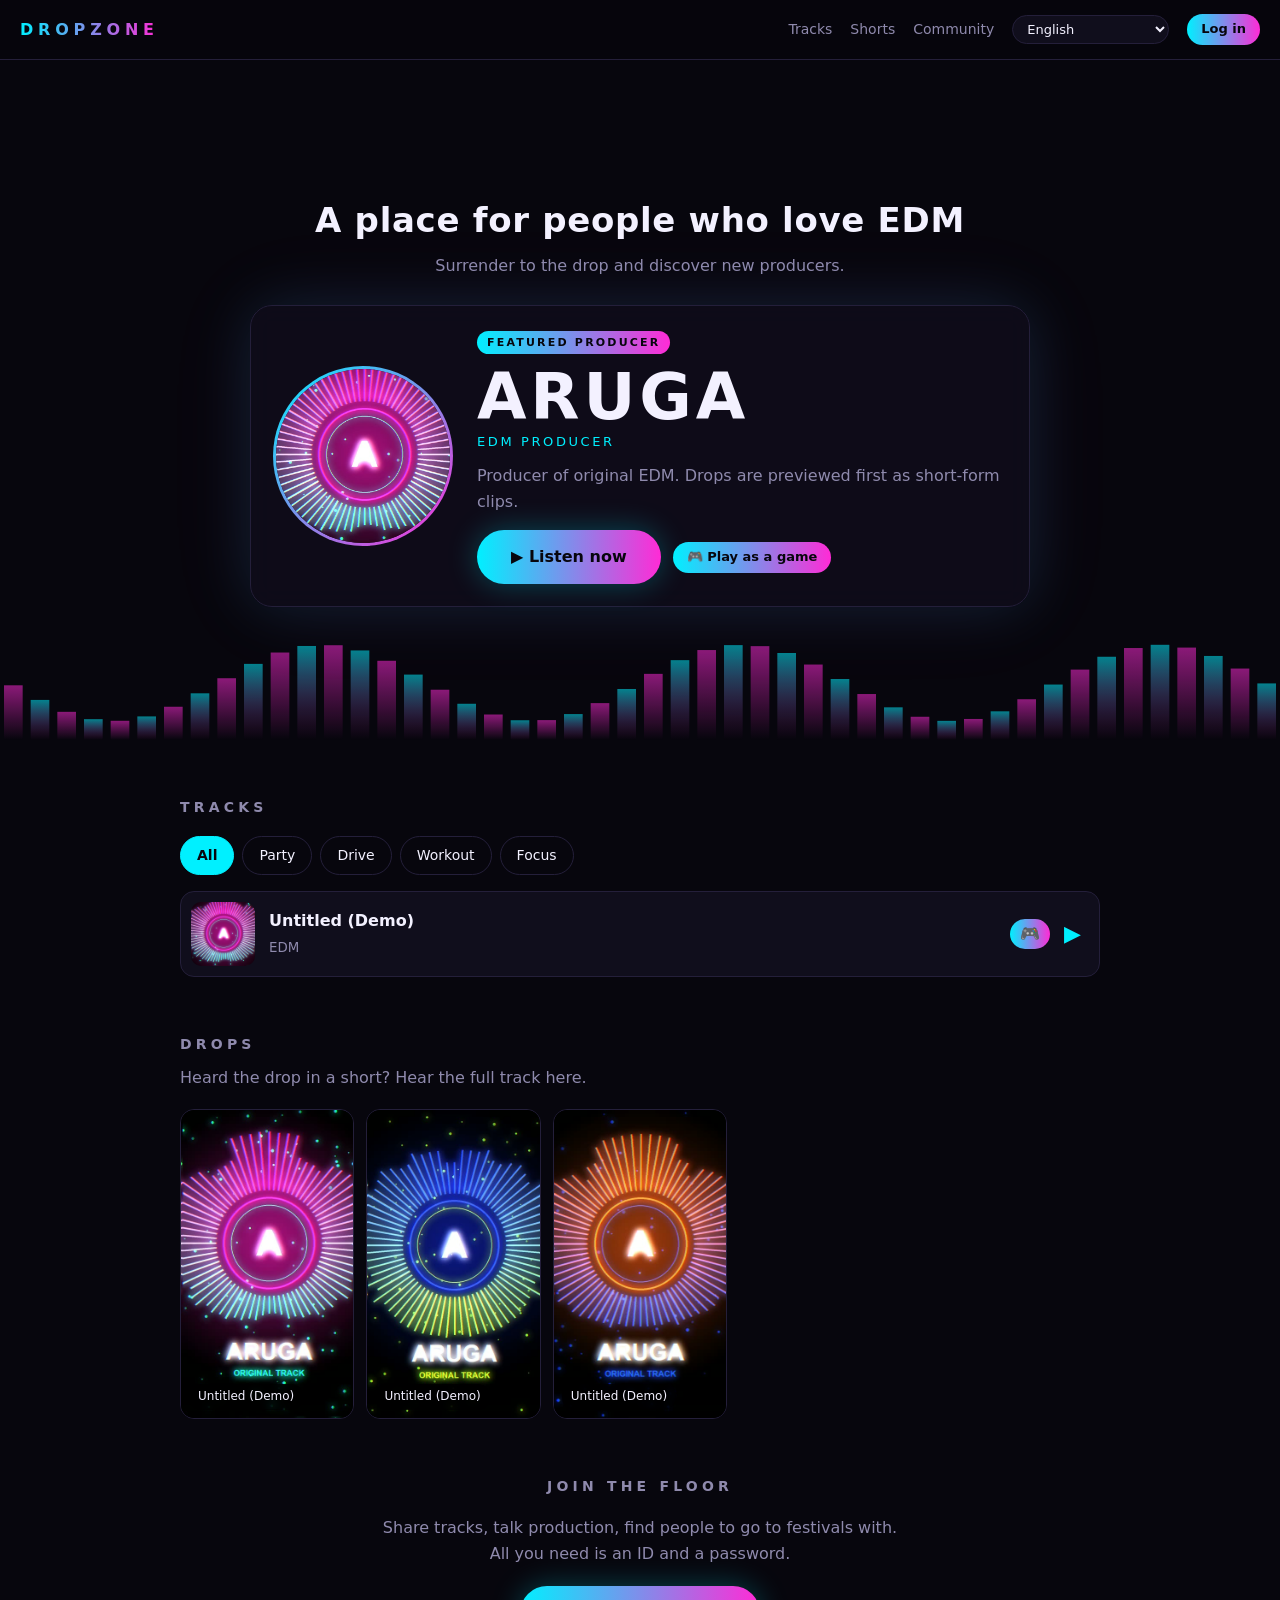
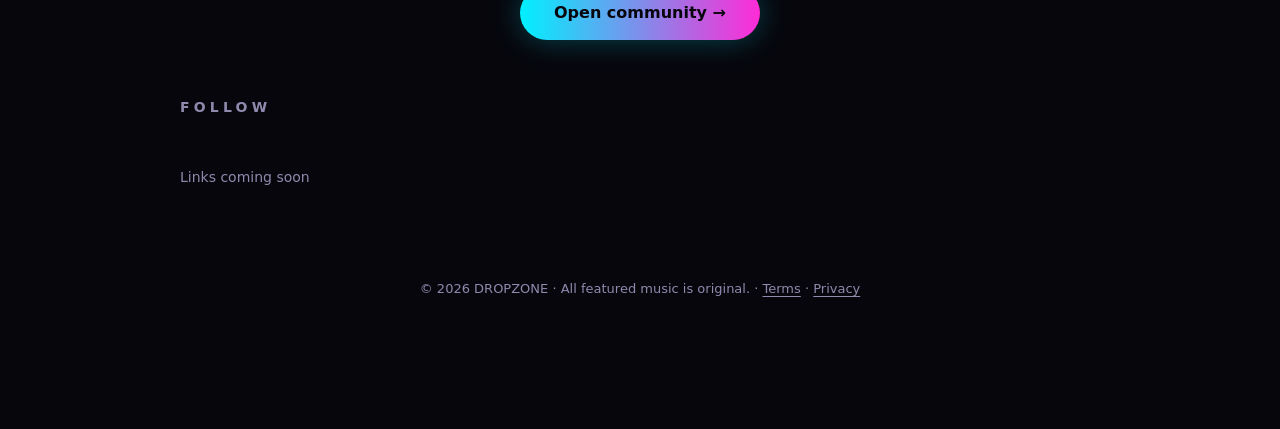
==== commit 64897b52: "PULSE LAB 연동: 트랙별/히어로 '리듬게임으로 플레이' 버튼, 4개 언어 라벨 추가" ====
--- a/index.html
+++ b/index.html
@@ -37,6 +37,7 @@
           <p class="bio" data-i18n="bio"></p>
           <div class="pr-actions">
             <button id="heroPlay" class="cta"></button>
+            <a id="heroGame" class="chip-btn strong" target="_blank" rel="noopener" hidden></a>
             <div id="prLinks" class="chips"></div>
           </div>
         </div>
--- a/style.css
+++ b/style.css
@@ -22,6 +22,8 @@
 .track img{width:64px;height:64px;border-radius:10px;object-fit:cover}
 .track b{display:block}.track small{color:var(--dim)}
 .track .go{font-size:22px;color:var(--c1);padding:0 8px}
+.track-actions{display:flex;align-items:center;gap:6px}
+.track-actions .go-game{padding:7px 10px;font-size:16px;line-height:1}
 .shorts{display:grid;grid-template-columns:repeat(auto-fill,minmax(150px,1fr));gap:12px}
 .short{position:relative;aspect-ratio:9/16;border-radius:var(--r);overflow:hidden;background:#000;border:1px solid var(--line)}
 .short video,.short img{width:100%;height:100%;object-fit:cover;display:block}
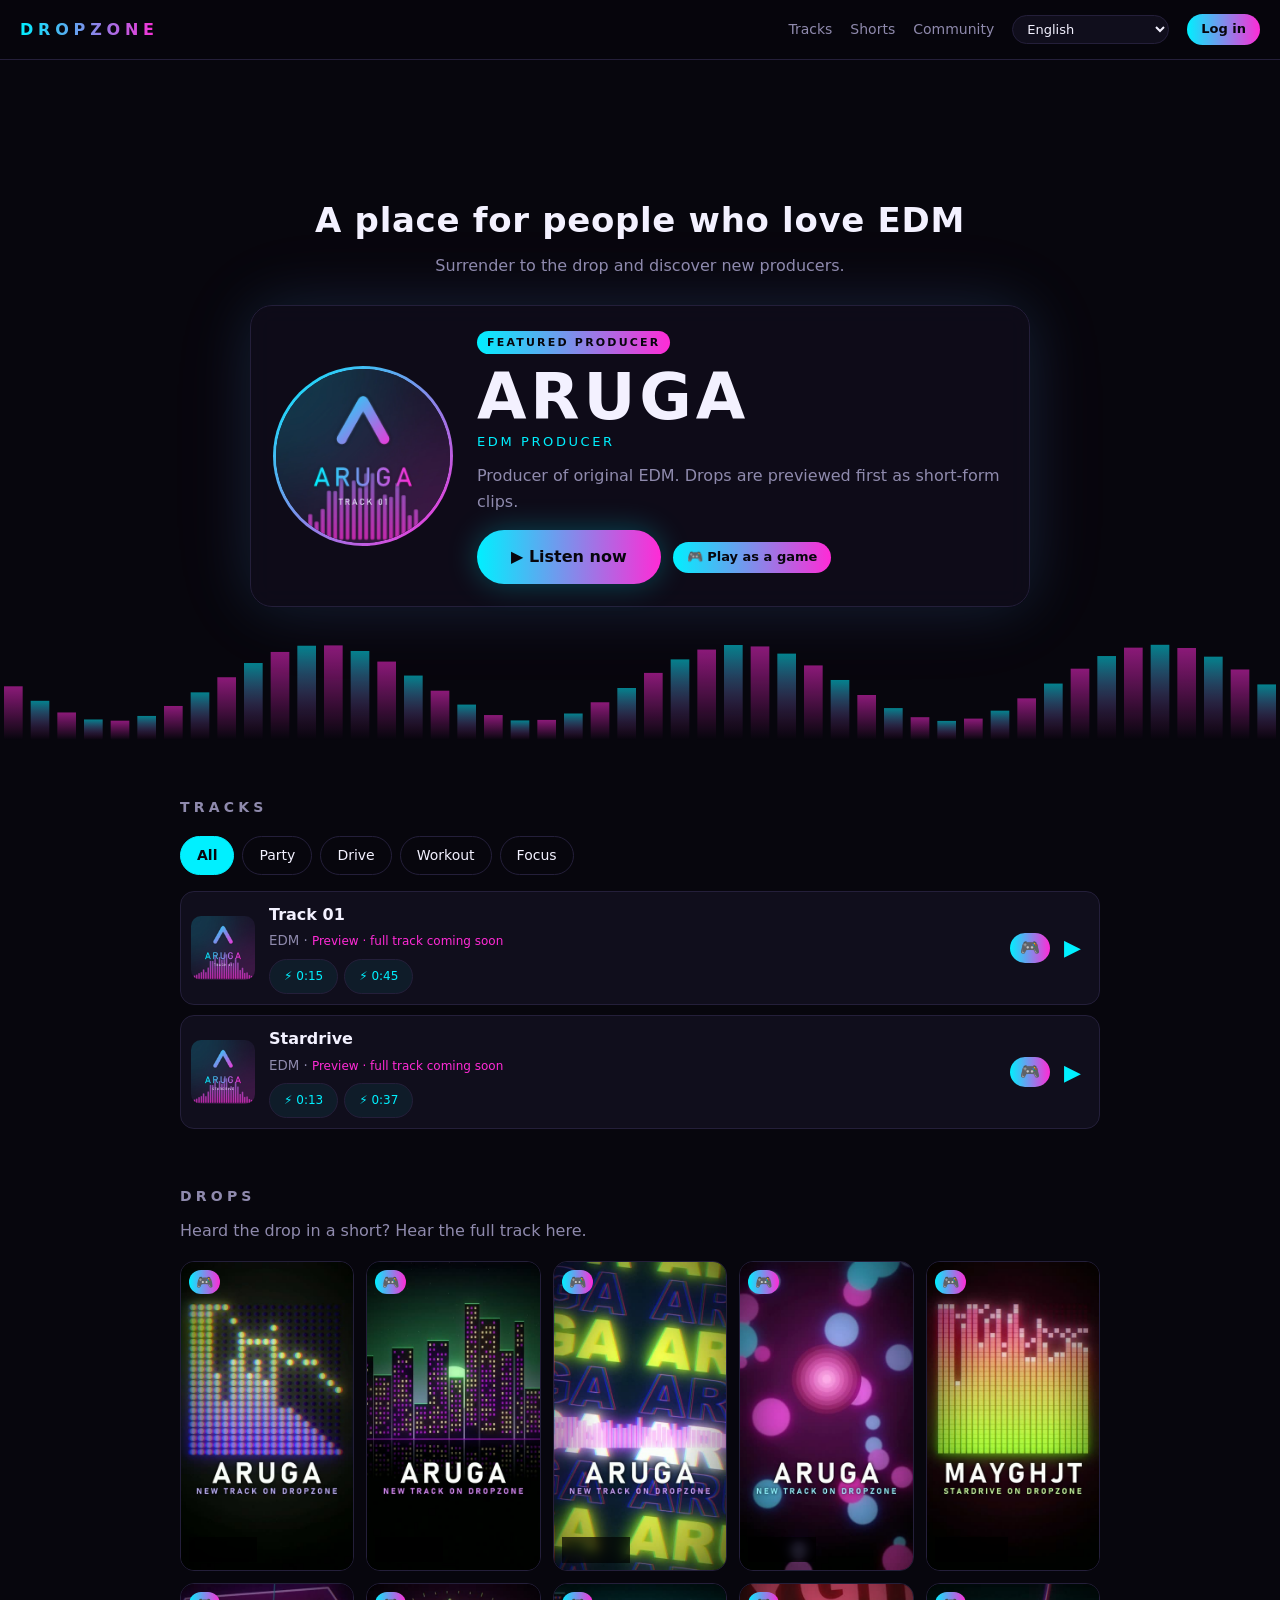
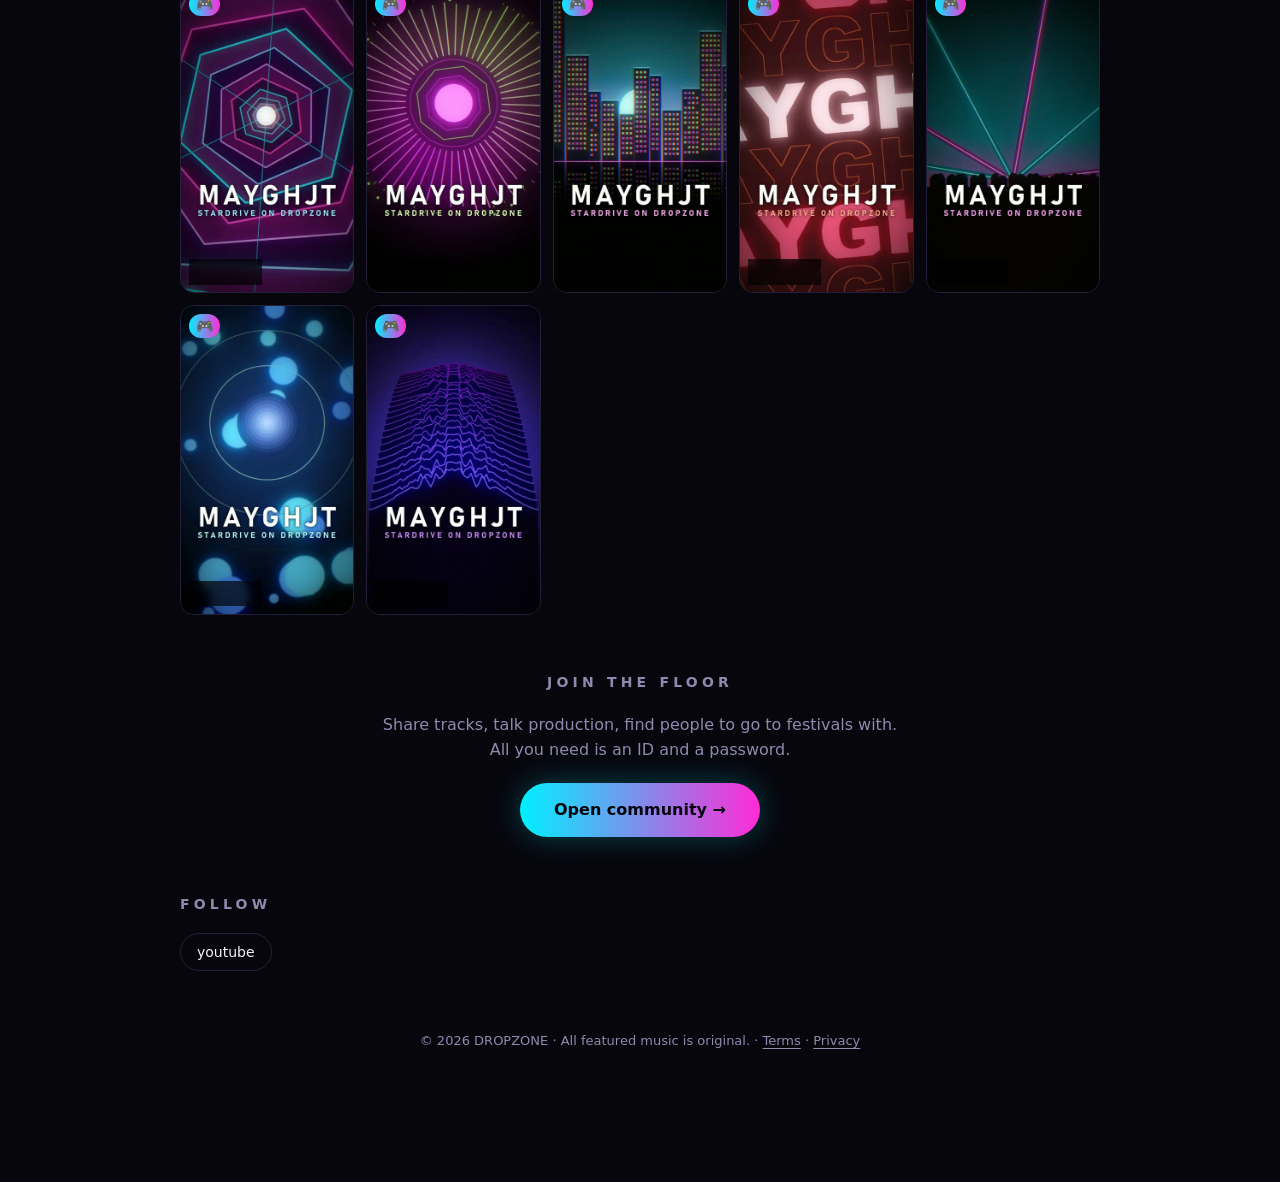
==== commit 34120ad5: "Cloudflare Web Analytics 추가(쿠키 없는 방문 통계), 개인정보 안내 문구 갱신 Co-Authored-By: Claude Sonnet 5.5 <noreply@a" ====
--- a/index.html
+++ b/index.html
@@ -87,5 +87,6 @@
 <script src="backend.js"></script>
 <script src="common.js"></script>
 <script src="app.js"></script>
+<!-- Cloudflare Web Analytics (쿠키·개인 식별 없음) --><script defer src="https://static.cloudflareinsights.com/beacon.min.js" data-cf-beacon='{"token": "389e16c155d54312befe4c3e56b3d09e"}'></script>
 </body>
 </html>
--- a/style.css
+++ b/style.css
@@ -29,6 +29,7 @@
 .short video,.short img{width:100%;height:100%;object-fit:cover;display:block}
 .short .badge{position:absolute;left:8px;bottom:8px;font-size:12px;padding:3px 9px;border-radius:99px;background:#000a;backdrop-filter:blur(4px)}
 .short .ext{position:absolute;right:8px;top:8px;z-index:2;font-size:11px;padding:3px 8px;border-radius:99px;background:var(--c2);color:#fff}
+.short .go-game{position:absolute;left:8px;top:8px;z-index:2;font-size:14px;line-height:1;padding:5px 7px;border-radius:99px;background:linear-gradient(90deg,var(--c1),var(--c2));color:#07060d}
 .short button{position:absolute;inset:0;width:100%}
 footer{text-align:center;color:var(--dim);font-size:13px;padding:60px 20px 20px}
 .player{position:fixed;left:0;right:0;bottom:0;z-index:30;display:grid;grid-template-columns:48px minmax(0,1fr) auto minmax(120px,1fr) auto;gap:14px;align-items:center;padding:10px 18px;background:#0d0b18f2;backdrop-filter:blur(14px);border-top:1px solid var(--line)}
@@ -296,3 +297,41 @@
 .bar span{position:absolute;inset:0 auto 0 0;background:linear-gradient(90deg,#00f0ff33,#ff2bd633)}
 .bar b,.bar i{position:relative;font-style:normal;font-weight:600}.bar i{color:var(--dim)}
 @media(max-width:560px){.pcard{flex-direction:column;align-items:center;text-align:center}.pc-top{justify-content:center}.pc-stats{justify-content:center}}
+
+/* ===== 곡 목록: 미리듣기 배지 / 드롭 점프 ===== */
+.pv{font-style:normal;color:var(--c2);font-size:12px}
+.tdrops{display:flex;flex-wrap:wrap;gap:6px;margin-top:6px}
+.dj{padding:7px 14px;border:1px solid var(--line);border-radius:99px;font-size:12px;color:var(--c1);background:#00f0ff0f}
+.dj:hover{border-color:var(--c1);background:#00f0ff22}
+
+/* ===== 프로필 꾸미기 / 내 음원 ===== */
+.av{overflow:hidden}.av img{width:100%;height:100%;object-fit:cover;display:block}
+.pbanner{height:130px;background-size:cover;background-position:center;border-bottom:1px solid var(--line)}
+.pbanner.s0,.sw.bs.s0{background-image:linear-gradient(120deg,#0b5e6e,#4a1f6e)}
+.pbanner.s1,.sw.bs.s1{background-image:linear-gradient(120deg,#ff2bd6,#7a2bff)}
+.pbanner.s2,.sw.bs.s2{background-image:linear-gradient(120deg,#00f0ff,#2b6bff)}
+.pbanner.s3,.sw.bs.s3{background-image:linear-gradient(120deg,#ff8a2b,#ff2b6e)}
+.pbanner.s4,.sw.bs.s4{background-image:linear-gradient(120deg,#12c27a,#0b6e8a)}
+.pbanner.s5,.sw.bs.s5{background-image:linear-gradient(120deg,#f6d33a,#ff7a2b)}
+.pbanner.s6,.sw.bs.s6{background-image:linear-gradient(120deg,#2a2a3a,#6b6b8a)}
+.pbanner.s7,.sw.bs.s7{background-image:linear-gradient(120deg,#07060d,#3a1f7a 55%,#00f0ff)}
+.pcard{margin-top:-40px;position:relative}
+.pcard .av.lg{border:4px solid #0b0a14;box-sizing:content-box}
+.pc-links{display:flex;flex-wrap:wrap;gap:8px;margin:8px 0}
+.sw.bs{border-radius:10px;width:44px}
+.pf{display:grid;gap:6px;font-size:13px;color:var(--dim)}
+.pf-row{display:flex;gap:10px;align-items:center;flex-wrap:wrap}
+.links-grid{display:grid;grid-template-columns:repeat(auto-fit,minmax(220px,1fr));gap:8px}
+.pform input:not([type=checkbox]):not([type=file]){background:var(--bg);color:var(--fg);border:1px solid var(--line);border-radius:10px;padding:9px 12px;font:inherit;font-size:14px;width:100%}
+.pform label.show{display:flex;gap:8px;align-items:center;font-size:13px}
+.ptracks{border-top:1px solid var(--line)}
+.pt-head{display:flex;justify-content:space-between;align-items:center;padding:14px 16px 6px}
+.pt-head h3{margin:0;font-size:16px}
+.trk{display:flex;gap:12px;padding:12px 16px;border-bottom:1px solid var(--line);align-items:flex-start}
+.tk-cover{flex:none;width:64px;height:64px;border-radius:10px;overflow:hidden;background:var(--panel);display:grid;place-items:center;font-size:26px}
+.tk-cover img{width:100%;height:100%;object-fit:cover}
+.tk-main{flex:1;min-width:0;display:grid;gap:4px}
+.tk-top{display:flex;gap:8px;align-items:center;flex-wrap:wrap}
+.tk-main small{color:var(--dim)}
+.tk-main audio{width:100%;height:34px;margin-top:2px}
+.trk .acts{margin-top:0}
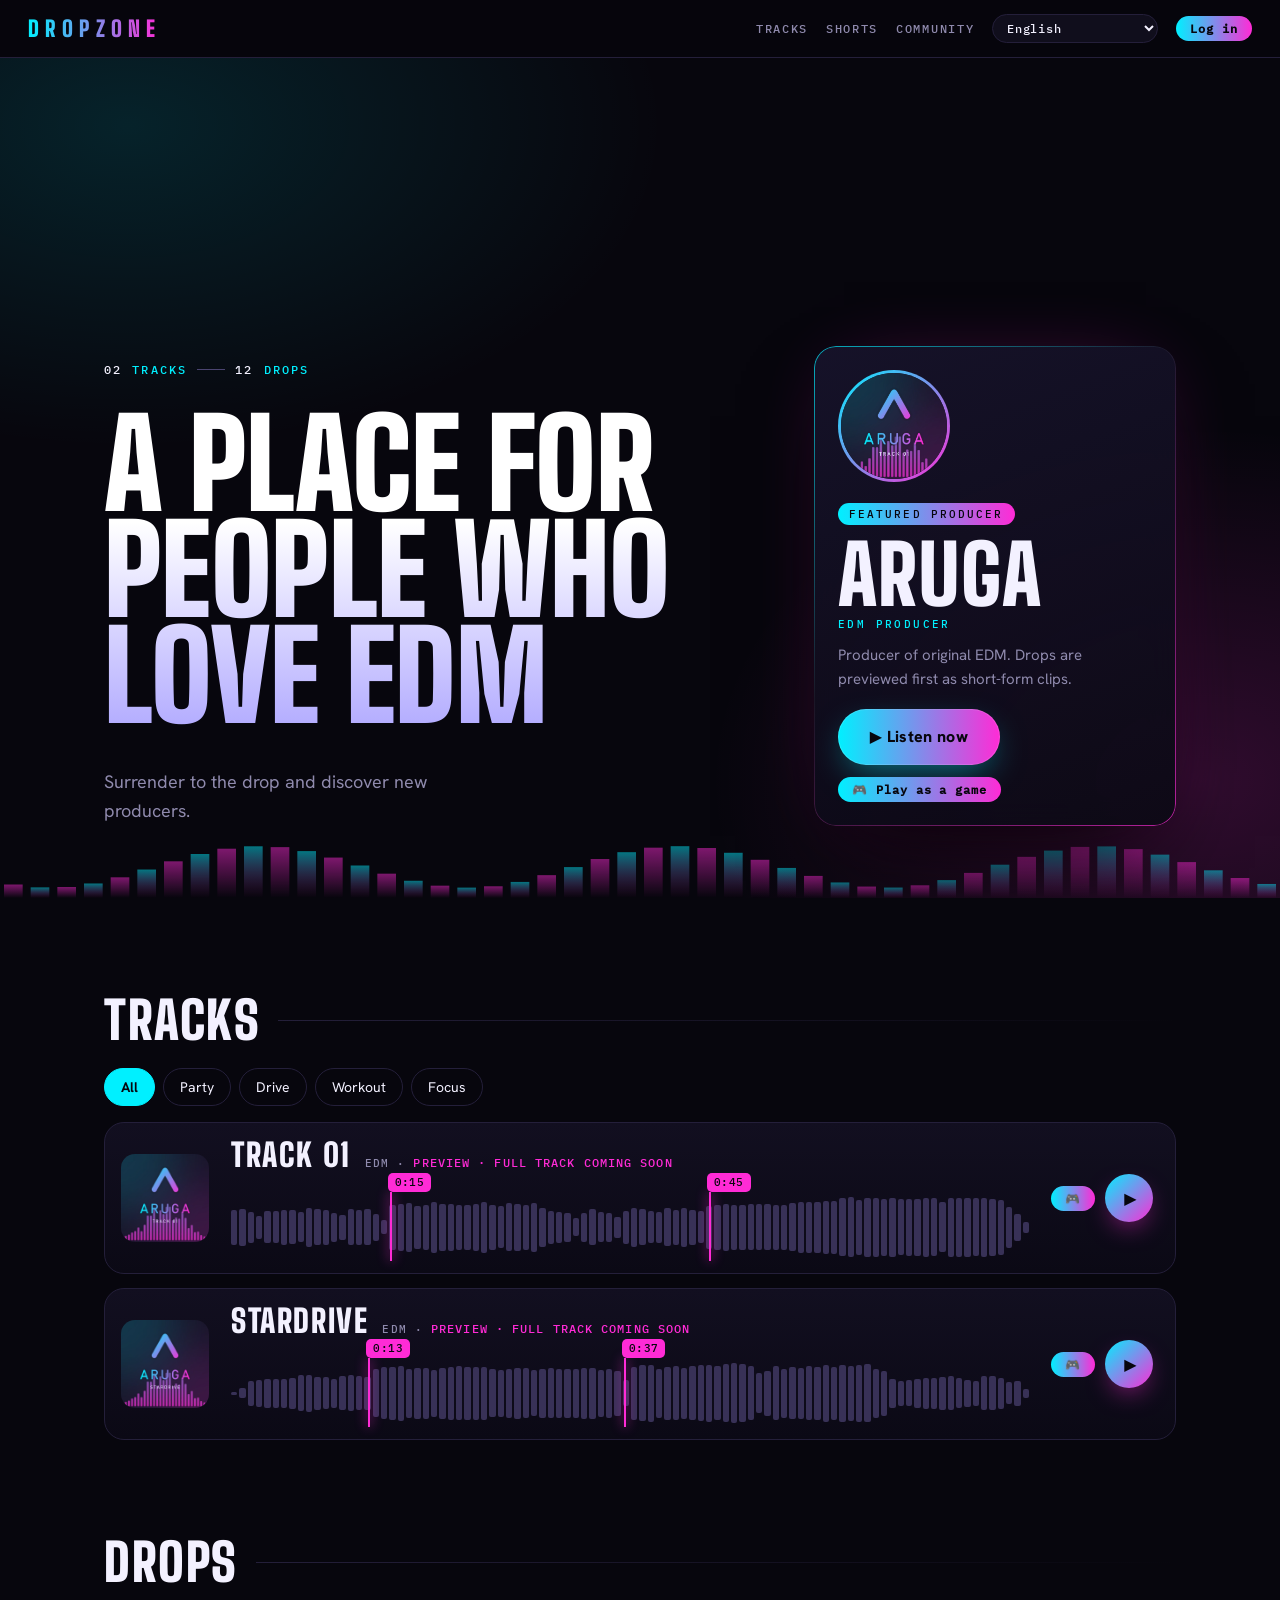
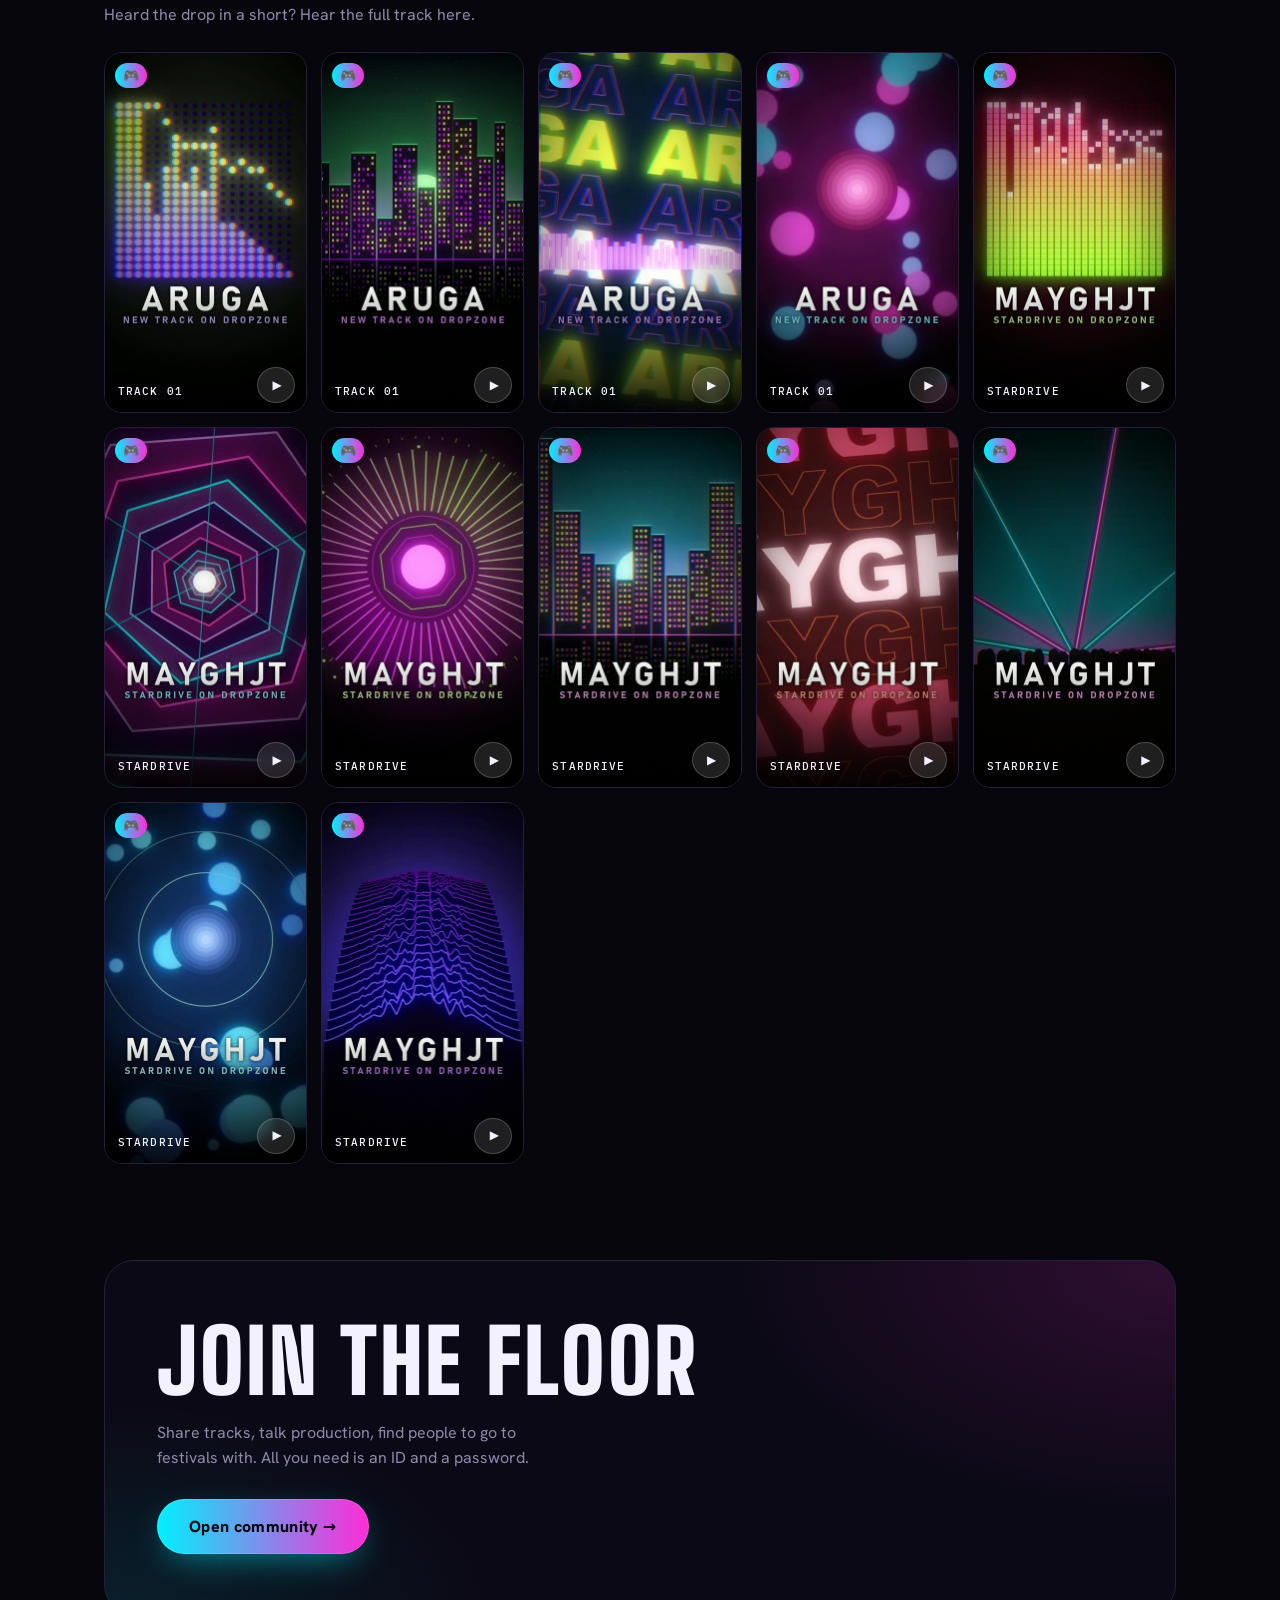
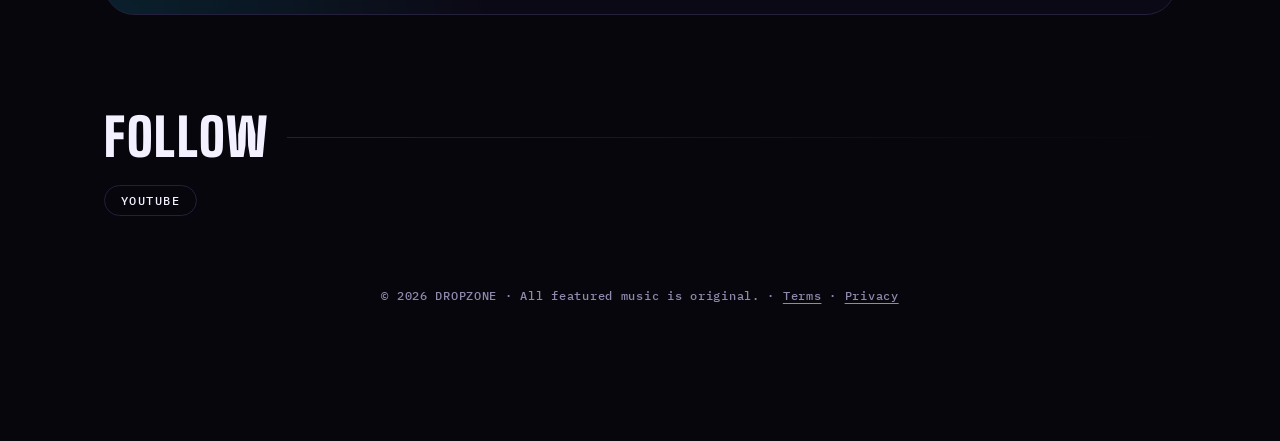
==== commit a8f94df3: "디자인 v3: 큐 파형·현수막 타이포·플레이어 드롭 눈금 - 곡 카드에 파형(큐 파형)과 드롭 깃발, 재생 위치는 시안·드롭은 마젠타 - Big Shoulders Display /" ====
--- a/index.html
+++ b/index.html
@@ -13,6 +13,8 @@
 <meta name="twitter:image" content="https://kjuhoho.github.io/dropzone-site/media/brand/og.png">
 <meta property="og:type" content="website">
 <link rel="icon" href="data:image/svg+xml,%3Csvg xmlns='http://www.w3.org/2000/svg' viewBox='0 0 32 32'%3E%3Crect width='32' height='32' rx='7' fill='%2307060d'/%3E%3Cpath d='M6 24 16 6l10 18' fill='none' stroke='%2300f0ff' stroke-width='3'/%3E%3C/svg%3E">
+<link rel="preload" href="fonts/bigshoulders.woff2" as="font" type="font/woff2" crossorigin>
+<link rel="preload" href="fonts/hanken.woff2" as="font" type="font/woff2" crossorigin>
 <link rel="stylesheet" href="style.css">
 </head>
 <body>
@@ -26,6 +28,7 @@
   <section class="hero">
     <canvas id="viz" aria-hidden="true"></canvas>
     <div class="hero-inner">
+      <p class="statline" id="statline"></p>
       <p class="eyebrow" data-i18n="tagline"></p>
       <p class="hero-sub" data-i18n="sub"></p>
       <article class="producer" id="producer" aria-label="Featured producer">
@@ -79,7 +82,7 @@
     <button id="toggle" data-i18n-aria="a.toggle">▶</button>
     <button id="next" data-i18n-aria="a.next">⏭</button>
   </div>
-  <div class="p-seek"><span id="cur">0:00</span><input id="seek" type="range" min="0" max="1000" value="0" data-i18n-aria="a.seek"><span id="dur">0:00</span></div>
+  <div class="p-seek"><span id="cur">0:00</span><div class="seekwrap"><div class="cues" id="pCues" aria-hidden="true"></div><input id="seek" type="range" min="0" max="1000" value="0" data-i18n-aria="a.seek"></div><span id="dur">0:00</span></div>
   <button id="share" data-i18n-aria="a.share">🔗</button>
 </div>
 <div class="toast" id="toast" role="status"></div>
--- a/style.css
+++ b/style.css
@@ -1,47 +1,20 @@
-:root{--bg:#07060d;--panel:#100e1c;--line:#241f3a;--fg:#f3f1ff;--dim:#8f8aad;--c1:#00f0ff;--c2:#ff2bd6;--r:14px}
+@font-face{font-family:"Big Shoulders Display";src:url(fonts/bigshoulders.woff2) format("woff2");font-weight:100 900;font-display:swap}
+@font-face{font-family:"Hanken Grotesk";src:url(fonts/hanken.woff2) format("woff2");font-weight:100 900;font-display:swap}
+@font-face{font-family:"IBM Plex Mono";src:url(fonts/plexmono-400.woff2) format("woff2");font-weight:400;font-display:swap}
+@font-face{font-family:"IBM Plex Mono";src:url(fonts/plexmono-500.woff2) format("woff2");font-weight:500;font-display:swap}
+:root{--bg:#07060d;--panel:#100e1c;--line:#241f3a;--fg:#f3f1ff;--dim:#8f8aad;--c1:#00f0ff;--c2:#ff2bd6;--r:14px;--f-display:"Big Shoulders Display","Pretendard","Apple SD Gothic Neo","Malgun Gothic",Impact,sans-serif;--f-body:"Hanken Grotesk",system-ui,"Pretendard","Apple SD Gothic Neo","Malgun Gothic","Hiragino Sans","Yu Gothic",sans-serif;--f-mono:"IBM Plex Mono",ui-monospace,Consolas,monospace}
 *{box-sizing:border-box;margin:0}
 html{scroll-behavior:smooth}
-body{background:var(--bg);color:var(--fg);font:16px/1.6 system-ui,"Pretendard","Apple SD Gothic Neo","Malgun Gothic",sans-serif;padding-bottom:110px}
+body{background:var(--bg);color:var(--fg);font:16px/1.6 var(--f-body);padding-bottom:110px}
 a{color:inherit;text-decoration:none}
 button{font:inherit;color:inherit;background:none;border:0;cursor:pointer}
 .top{position:sticky;top:0;z-index:20;display:flex;justify-content:space-between;align-items:center;padding:14px 20px;background:#07060dcc;backdrop-filter:blur(10px);border-bottom:1px solid var(--line)}
-.logo{font-weight:900;letter-spacing:.3em;background:linear-gradient(90deg,var(--c1),var(--c2));-webkit-background-clip:text;background-clip:text;color:transparent}
 .top nav{display:flex;gap:18px;font-size:14px;color:var(--dim)}
 .top nav a:hover{color:var(--fg)}
 section{max-width:960px;margin:0 auto;padding:56px 20px 0}
-h2{font-size:14px;letter-spacing:.3em;text-transform:uppercase;color:var(--dim);margin-bottom:18px}
-.sub{color:var(--dim);margin:-8px 0 18px}
-.hero{position:relative;max-width:none;min-height:min(86vh,680px);display:grid;place-items:center;overflow:hidden;padding:40px 0}
-#viz{position:absolute;inset:0;width:100%;height:100%}
-.eyebrow{letter-spacing:.5em;font-size:12px;color:var(--c1)}
 .cta{padding:14px 34px;border-radius:99px;font-weight:700;background:linear-gradient(90deg,var(--c1),var(--c2));color:#07060d;box-shadow:0 0 30px #00f0ff44;transition:transform .15s}
 .cta:hover{transform:scale(1.05)}
-.tracks{list-style:none;padding:0;display:grid;gap:10px}
-.track{display:grid;grid-template-columns:64px 1fr auto;gap:14px;align-items:center;padding:10px;border:1px solid var(--line);border-radius:var(--r);background:var(--panel);cursor:pointer;transition:border-color .2s}
-.track:hover,.track.on{border-color:var(--c1)}
-.track img{width:64px;height:64px;border-radius:10px;object-fit:cover}
-.track b{display:block}.track small{color:var(--dim)}
-.track .go{font-size:22px;color:var(--c1);padding:0 8px}
-.track-actions{display:flex;align-items:center;gap:6px}
-.track-actions .go-game{padding:7px 10px;font-size:16px;line-height:1}
-.shorts{display:grid;grid-template-columns:repeat(auto-fill,minmax(150px,1fr));gap:12px}
-.short{position:relative;aspect-ratio:9/16;border-radius:var(--r);overflow:hidden;background:#000;border:1px solid var(--line)}
-.short video,.short img{width:100%;height:100%;object-fit:cover;display:block}
-.short .badge{position:absolute;left:8px;bottom:8px;font-size:12px;padding:3px 9px;border-radius:99px;background:#000a;backdrop-filter:blur(4px)}
-.short .ext{position:absolute;right:8px;top:8px;z-index:2;font-size:11px;padding:3px 8px;border-radius:99px;background:var(--c2);color:#fff}
-.short .go-game{position:absolute;left:8px;top:8px;z-index:2;font-size:14px;line-height:1;padding:5px 7px;border-radius:99px;background:linear-gradient(90deg,var(--c1),var(--c2));color:#07060d}
-.short button{position:absolute;inset:0;width:100%}
 footer{text-align:center;color:var(--dim);font-size:13px;padding:60px 20px 20px}
-.player{position:fixed;left:0;right:0;bottom:0;z-index:30;display:grid;grid-template-columns:48px minmax(0,1fr) auto minmax(120px,1fr) auto;gap:14px;align-items:center;padding:10px 18px;background:#0d0b18f2;backdrop-filter:blur(14px);border-top:1px solid var(--line)}
-.player[hidden]{display:none}
-.player img{width:48px;height:48px;border-radius:8px;object-fit:cover}
-.p-meta{min-width:0}.p-meta b,.p-meta span{display:block;white-space:nowrap;overflow:hidden;text-overflow:ellipsis}
-.p-meta span{font-size:12px;color:var(--dim)}
-.p-ctl{display:flex;gap:6px;align-items:center}
-.p-ctl button{font-size:18px;padding:6px 8px}
-#toggle{width:44px;height:44px;border-radius:50%;background:linear-gradient(135deg,var(--c1),var(--c2));color:#07060d;font-size:16px}
-.p-seek{display:flex;gap:8px;align-items:center;font-size:12px;color:var(--dim)}
-#seek{flex:1;accent-color:var(--c1);min-width:0}
 .toast{position:fixed;left:50%;bottom:110px;transform:translate(-50%,20px);background:var(--fg);color:#000;padding:8px 16px;border-radius:99px;font-size:14px;opacity:0;pointer-events:none;transition:.25s;z-index:40}
 .toast.show{opacity:1;transform:translate(-50%,0)}
 @media(max-width:720px){
@@ -52,23 +25,12 @@
 }
 @media(prefers-reduced-motion:reduce){html{scroll-behavior:auto}.cta{transition:none}}
 
-.hero-inner{position:relative;width:100%;max-width:820px;padding:0 20px;text-align:center}
-.eyebrow{font-size:clamp(22px,5vw,34px);font-weight:800;letter-spacing:.02em;color:var(--fg)}
-.hero-sub{color:var(--dim);margin:6px 0 26px}
-.producer{display:grid;grid-template-columns:180px 1fr;gap:24px;align-items:center;text-align:left;padding:22px;border-radius:22px;background:#100e1cd9;backdrop-filter:blur(12px);border:1px solid var(--line);box-shadow:0 0 60px #00f0ff1f,0 0 90px #ff2bd614}
-.avatar{width:180px;height:180px;border-radius:50%;object-fit:cover;border:3px solid transparent;background:linear-gradient(var(--panel),var(--panel)) padding-box,linear-gradient(135deg,var(--c1),var(--c2)) border-box}
-.pill{display:inline-block;font-size:11px;letter-spacing:.2em;padding:3px 10px;border-radius:99px;background:linear-gradient(90deg,var(--c1),var(--c2));color:#07060d;font-weight:700}
-h1{font-size:clamp(40px,9vw,64px);line-height:1.1;font-weight:900;letter-spacing:.06em;margin-top:8px}
-.role{color:var(--c1);font-size:13px;letter-spacing:.2em;text-transform:uppercase}
-.bio{color:var(--dim);margin:10px 0 16px}
-.pr-actions{display:flex;flex-wrap:wrap;gap:12px;align-items:center}
 .chips{display:flex;flex-wrap:wrap;gap:8px}
 .chips a,.chips button{padding:7px 16px;border:1px solid var(--line);border-radius:99px;font-size:14px;color:var(--fg)}
 .chips a:hover,.chips button:hover{border-color:var(--c2)}
 .chips button.on{background:var(--c1);color:#07060d;border-color:var(--c1);font-weight:700}
 .chips .empty{color:var(--dim);font-size:14px}
 .filters{margin-bottom:16px}
-@media(max-width:720px){.producer{grid-template-columns:1fr;text-align:center;justify-items:center}.avatar{width:128px;height:128px}.pr-actions{justify-content:center}}
 
 #lang{background:var(--panel);color:var(--fg);border:1px solid var(--line);border-radius:99px;padding:5px 10px;font:inherit;font-size:13px}
 .top nav{align-items:center}
@@ -300,9 +262,6 @@
 
 /* ===== 곡 목록: 미리듣기 배지 / 드롭 점프 ===== */
 .pv{font-style:normal;color:var(--c2);font-size:12px}
-.tdrops{display:flex;flex-wrap:wrap;gap:6px;margin-top:6px}
-.dj{padding:7px 14px;border:1px solid var(--line);border-radius:99px;font-size:12px;color:var(--c1);background:#00f0ff0f}
-.dj:hover{border-color:var(--c1);background:#00f0ff22}
 
 /* ===== 프로필 꾸미기 / 내 음원 ===== */
 .av{overflow:hidden}.av img{width:100%;height:100%;object-fit:cover;display:block}
@@ -335,3 +294,151 @@
 .tk-main small{color:var(--dim)}
 .tk-main audio{width:100%;height:34px;margin-top:2px}
 .trk .acts{margin-top:0}
+
+/* ===== DESIGN v3 (2026-11): 큐 파형 · 현수막 타이포 ===== */
+/* 색의 의미: 시안 = 재생 위치, 마젠타 = 드롭. 서체: 제목 Big Shoulders Display(공장·레이브 포스터), 본문 Hanken Grotesk, 시간표기 IBM Plex Mono */
+body{-webkit-font-smoothing:antialiased;text-rendering:optimizeLegibility}
+h1,h2{font-family:var(--f-display);letter-spacing:.03em}
+.top{padding:14px 28px}
+.logo{font:900 22px/1 var(--f-display);letter-spacing:.28em;background:linear-gradient(90deg,var(--c1),var(--c2));-webkit-background-clip:text;background-clip:text;color:transparent}
+.top nav{font:500 12px var(--f-mono);letter-spacing:.14em;text-transform:uppercase}
+#lang{font:500 12px var(--f-mono);letter-spacing:.06em}
+section{max-width:1120px;padding:96px 24px 0}
+#tracks h2,#shorts h2,#follow h2,.join h2{display:flex;align-items:center;gap:18px;font:900 clamp(32px,5.4vw,52px)/1 var(--f-display);letter-spacing:.03em;text-transform:uppercase;color:var(--fg);margin-bottom:22px}
+#tracks h2::after,#shorts h2::after,#follow h2::after{content:"";flex:1;height:1px;background:linear-gradient(90deg,var(--line),transparent)}
+section>.sub{color:var(--dim);margin:-8px 0 24px;max-width:58ch}
+.cta{font-weight:800;letter-spacing:.02em;padding:15px 32px;box-shadow:0 0 0 1px #ffffff22 inset,0 12px 34px -10px #00f0ff88}
+.chip-btn{font:500 12px var(--f-mono);letter-spacing:.08em}
+
+/* 히어로 */
+.hero{position:relative;max-width:none;min-height:min(94vh,840px);display:grid;align-items:end;overflow:hidden;padding:120px 0 72px;isolation:isolate}
+.hero::before{content:"";position:absolute;inset:0;z-index:-2;background:radial-gradient(60% 55% at 10% 8%,#00f0ff1f,transparent 70%),radial-gradient(55% 60% at 94% 86%,#ff2bd62b,transparent 70%)}
+#viz{position:absolute;left:0;right:0;bottom:0;width:100%;height:44%;z-index:-1;opacity:.9}
+.hero-inner{position:relative;width:100%;max-width:1120px;margin:0 auto;padding:0 24px;display:grid;grid-template-columns:minmax(0,1.3fr) minmax(320px,.72fr);grid-template-rows:auto auto auto;column-gap:56px;align-items:end;text-align:left}
+.statline{grid-column:1;display:flex;gap:10px;align-items:baseline;font:500 12px var(--f-mono);letter-spacing:.18em;text-transform:uppercase;color:var(--c1);margin-bottom:18px}
+.statline b{color:var(--fg);font-weight:500}.statline i{width:28px;height:1px;background:#4a4470;align-self:center}
+.eyebrow{grid-column:1;font:900 clamp(54px,9.6vw,136px)/.86 var(--f-display);letter-spacing:-.005em;text-transform:uppercase;background:linear-gradient(180deg,#fff 35%,#b3acff);-webkit-background-clip:text;background-clip:text;color:transparent;text-wrap:balance}
+html:lang(ko) .eyebrow,html:lang(ja) .eyebrow{font:900 clamp(38px,6.2vw,88px)/1.06 var(--f-body);letter-spacing:-.035em;word-break:keep-all}
+.hero-sub{grid-column:1;color:var(--dim);font-size:18px;margin:24px 0 0;max-width:36ch}
+.producer{grid-column:2;grid-row:1 / span 3;align-self:end;position:relative;display:grid;gap:18px;padding:24px;border-radius:22px;text-align:left;background:linear-gradient(160deg,#18142ce6,#0b0914e6);backdrop-filter:blur(14px);box-shadow:0 40px 90px -30px #000,0 0 80px -30px #ff2bd655}
+.producer::before{content:"";position:absolute;inset:0;border-radius:inherit;padding:1px;background:linear-gradient(135deg,var(--c1),#ffffff10 42%,var(--c2));-webkit-mask:linear-gradient(#000 0 0) content-box,linear-gradient(#000 0 0);-webkit-mask-composite:xor;mask-composite:exclude;opacity:.7;pointer-events:none}
+.avatar{width:112px;height:112px;border-radius:50%;object-fit:cover;border:3px solid transparent;background:linear-gradient(var(--panel),var(--panel)) padding-box,linear-gradient(135deg,var(--c1),var(--c2)) border-box}
+body.playing .avatar{animation:beat .9s ease-in-out infinite alternate}
+@keyframes beat{from{box-shadow:0 0 0 0 #00f0ff00,0 0 18px #00f0ff55}to{box-shadow:0 0 0 8px #ff2bd614,0 0 34px #ff2bd677}}
+.pill{display:inline-block;font:500 10.5px var(--f-mono);letter-spacing:.2em;text-transform:uppercase;padding:4px 11px;border-radius:99px;background:linear-gradient(90deg,var(--c1),var(--c2));color:#07060d}
+.pr-body h1{font:900 clamp(56px,6.4vw,92px)/.9 var(--f-display);letter-spacing:.02em;text-transform:uppercase;margin:12px 0 6px}
+.role{font:500 11px var(--f-mono);letter-spacing:.22em;text-transform:uppercase;color:var(--c1)}
+.bio{color:var(--dim);margin:12px 0 18px;font-size:15px}
+.pr-actions{display:flex;flex-wrap:wrap;gap:12px;align-items:center}
+.hero-inner>*{animation:rise .9s cubic-bezier(.2,.7,.2,1) both}
+.eyebrow{animation-delay:.08s}.hero-sub{animation-delay:.2s}.producer{animation-delay:.32s}
+@keyframes rise{from{opacity:0;transform:translateY(24px)}to{opacity:1;transform:none}}
+
+/* 곡 목록: 큐 파형 */
+.tracks{list-style:none;padding:0;display:grid;gap:14px}
+.track{position:relative;display:grid;grid-template-columns:88px minmax(0,1fr) auto;gap:22px;align-items:center;padding:16px 22px 16px 16px;border:1px solid var(--line);border-radius:20px;background:linear-gradient(180deg,#120f20,#0b0915);cursor:pointer;transition:border-color .2s,transform .2s,box-shadow .2s}
+.track:hover{border-color:#3d3566;transform:translateY(-1px)}
+.track.on{border-color:var(--c1);box-shadow:0 0 0 1px #00f0ff40,0 14px 44px -18px #00f0ff66}
+.track img{width:88px;height:88px;border-radius:14px;object-fit:cover}
+.t-main{min-width:0;display:grid}
+.t-head{display:flex;align-items:baseline;gap:6px 14px;flex-wrap:wrap}
+.t-head b{font:900 32px/1 var(--f-display);letter-spacing:.05em;text-transform:uppercase}
+.t-head small{font:500 11px var(--f-mono);letter-spacing:.1em;text-transform:uppercase;color:var(--dim)}
+.pv{font-style:normal;color:var(--c2)}
+.track-actions{display:flex;align-items:center;gap:10px}
+.track .go{width:48px;height:48px;border-radius:50%;display:grid;place-items:center;background:linear-gradient(135deg,var(--c1),var(--c2));color:#07060d;font-size:16px;padding:0 0 0 3px;box-shadow:0 10px 26px -8px #ff2bd699}
+.wave{position:relative;height:60px;margin-top:26px;cursor:pointer;--p:0%}
+.wave .bars{position:absolute;inset:0;display:grid;grid-template-columns:repeat(96,1fr);gap:2px;align-items:center}
+.wave .bars i{display:block;height:calc(var(--h) * 1%);border-radius:2px;background:#383157}
+.wave .bars.fill{clip-path:inset(0 calc(100% - var(--p)) 0 0)}
+.wave .bars.fill i{background:linear-gradient(var(--c1),#00aab8)}
+.wave:hover .bars:not(.fill) i{background:#4a4274}
+.flag{position:absolute;top:-24px;bottom:-4px;left:var(--x);width:28px;margin-left:-14px;padding:0}
+.flag::before{content:"";position:absolute;left:13px;top:19px;bottom:0;width:2px;background:var(--c2);box-shadow:0 0 12px var(--c2)}
+.flag span{position:absolute;left:14px;top:0;transform:translateX(-3px);font:500 11px/1 var(--f-mono);letter-spacing:.04em;padding:4px 7px;border-radius:5px;background:var(--c2);color:#07060d;white-space:nowrap;transition:transform .15s}
+.flag.flip span{transform:translateX(calc(-100% + 3px))}
+.flag:hover span,.flag:focus-visible span{filter:brightness(1.15)}
+.flag:focus-visible{outline:2px solid var(--c1);outline-offset:2px;border-radius:6px}
+
+/* 쇼츠 */
+.shorts{display:grid;grid-template-columns:repeat(auto-fill,minmax(172px,1fr));gap:14px}
+.short{position:relative;aspect-ratio:9/16;border-radius:18px;overflow:hidden;background:#000;border:1px solid var(--line);transition:transform .25s,border-color .25s,box-shadow .25s}
+.short:hover{transform:translateY(-4px);border-color:#4d4190;box-shadow:0 24px 44px -22px #000}
+.short::after{content:"";position:absolute;inset:auto 0 0 0;height:36%;background:linear-gradient(transparent,#000d);pointer-events:none}
+.short video,.short img{width:100%;height:100%;object-fit:cover;display:block}
+.short .badge{position:absolute;left:13px;bottom:14px;z-index:2;font:500 11px var(--f-mono);letter-spacing:.1em;text-transform:uppercase;padding:0;background:none;backdrop-filter:none}
+.short .ext{position:absolute;right:8px;top:8px;z-index:3;font:500 11px var(--f-mono);padding:3px 8px;border-radius:99px;background:var(--c2);color:#fff}
+.short .go-game{position:absolute;left:10px;top:10px;z-index:3;font-size:13px;line-height:1;padding:6px 8px;border-radius:99px;background:linear-gradient(90deg,var(--c1),var(--c2));color:#07060d}
+.short button{position:absolute;inset:0;width:100%;z-index:1}
+.short button::after{content:"▶";position:absolute;right:11px;bottom:9px;width:34px;height:34px;border-radius:50%;display:grid;place-items:center;font-size:12px;padding-left:2px;background:#ffffff1f;backdrop-filter:blur(6px);border:1px solid #ffffff33;transition:.2s}
+.short:hover button::after{background:linear-gradient(135deg,var(--c1),var(--c2));color:#07060d;border-color:transparent}
+.short:has(video) button::after{opacity:0}
+
+/* 가입 안내 / 푸터 */
+.join{margin:96px auto 0;width:min(1072px,calc(100% - 32px));padding:60px 52px;border:1px solid var(--line);border-radius:30px;text-align:left;background:radial-gradient(70% 120% at 100% 0%,#ff2bd626,transparent 60%),radial-gradient(60% 100% at 0% 100%,#00f0ff1a,transparent 60%),#0b0915}
+.join h2{font-size:clamp(40px,7vw,88px);line-height:.92;margin-bottom:18px}
+.join .sub{margin:0 0 28px;max-width:46ch}
+footer{font:500 12px var(--f-mono);letter-spacing:.06em;padding:72px 20px 28px}
+#follow .chips a{font:500 12px var(--f-mono);letter-spacing:.12em;text-transform:uppercase}
+
+/* 플레이어: 시크바 위에 드롭 눈금 */
+.player{position:fixed;left:12px;right:12px;bottom:12px;z-index:30;display:grid;grid-template-columns:52px minmax(0,1fr) auto minmax(170px,1.1fr) auto;gap:16px;align-items:center;padding:10px 18px 10px 10px;border:1px solid #2c2650;border-radius:20px;background:#0f0d1cf2;backdrop-filter:blur(16px);box-shadow:0 24px 60px -12px #000}
+.player[hidden]{display:none}
+.player img{width:52px;height:52px;border-radius:12px;object-fit:cover}
+.p-meta{min-width:0}.p-meta b,.p-meta span{display:block;white-space:nowrap;overflow:hidden;text-overflow:ellipsis}
+.p-meta b{font:900 20px/1.1 var(--f-display);letter-spacing:.06em;text-transform:uppercase}
+.p-meta span{font:500 11px var(--f-mono);letter-spacing:.05em;color:var(--dim)}
+.p-ctl{display:flex;gap:6px;align-items:center}
+.p-ctl button{font-size:18px;padding:6px 8px}
+#toggle{width:48px;height:48px;border-radius:50%;background:linear-gradient(135deg,var(--c1),var(--c2));color:#07060d;font-size:16px;box-shadow:0 0 26px #00f0ff44}
+.p-seek{display:flex;gap:10px;align-items:center;font:500 11px var(--f-mono);color:var(--dim)}
+.seekwrap{position:relative;flex:1;min-width:0;height:28px;display:flex;align-items:center}
+#seek{-webkit-appearance:none;appearance:none;width:100%;height:28px;margin:0;background:transparent;position:relative;z-index:1;--p:0%;cursor:pointer}
+#seek::-webkit-slider-runnable-track{height:4px;border-radius:2px;background:linear-gradient(90deg,var(--c1) var(--p),#2c2650 var(--p))}
+#seek::-webkit-slider-thumb{-webkit-appearance:none;width:14px;height:14px;margin-top:-5px;border-radius:50%;background:#fff;box-shadow:0 0 0 3px #00f0ff55}
+#seek::-moz-range-track{height:4px;border-radius:2px;background:#2c2650}
+#seek::-moz-range-progress{height:4px;border-radius:2px;background:var(--c1)}
+#seek::-moz-range-thumb{width:14px;height:14px;border:0;border-radius:50%;background:#fff}
+#seek:focus-visible{outline:2px solid var(--c1);outline-offset:2px;border-radius:4px}
+.cues{position:absolute;left:7px;right:7px;top:0;bottom:0;pointer-events:none;z-index:2}
+.cues i{position:absolute;top:1px;width:2px;height:9px;margin-left:-1px;border-radius:1px;background:var(--c2);box-shadow:0 0 8px var(--c2)}
+
+/* 커뮤니티 다듬기 */
+.vh-title{font:900 30px/1.1 var(--f-display);letter-spacing:.04em;text-transform:uppercase}
+.board-nav a{position:relative;font-weight:600}
+.board-nav a.on::before{content:"";position:absolute;left:0;top:50%;width:3px;height:20px;margin-top:-10px;border-radius:2px;background:linear-gradient(var(--c1),var(--c2))}
+.side-card h3{font:900 19px/1 var(--f-display);letter-spacing:.1em;text-transform:uppercase;margin-bottom:12px}
+.tag-pill,.btag{font-family:var(--f-mono);font-size:12px;letter-spacing:.03em}
+.p-title{font-weight:800}
+.cm-title{font:900 clamp(36px,6vw,56px)/1 var(--f-display);text-transform:uppercase}
+
+@media(max-width:900px){
+ .hero{padding:96px 0 40px;min-height:auto}
+ .hero-inner{grid-template-columns:minmax(0,1fr);row-gap:0}
+ .producer{grid-column:1;grid-row:auto;margin-top:36px}
+ .hero-sub{max-width:none}
+}
+@media(max-width:720px){
+ .top{padding:12px 16px}.logo{font-size:19px}
+ section{padding:72px 16px 0}
+ .track{grid-template-columns:64px minmax(0,1fr);gap:14px;padding:14px;align-items:start}
+ .track img{width:64px;height:64px;border-radius:12px}
+ .track-actions{position:absolute;top:12px;right:12px}.track .go{width:38px;height:38px;font-size:13px}
+ .t-head{padding-right:92px}.t-head b{font-size:26px}
+ .track>img{grid-row:1 / span 2}
+ .wave{height:52px}.wave .bars{gap:1px}
+ .shorts{display:flex;overflow-x:auto;scroll-snap-type:x mandatory;scroll-padding:0 16px;gap:12px;margin:0 -16px;padding:0 16px 10px;scrollbar-width:none}
+ .shorts::-webkit-scrollbar{display:none}
+ .short{flex:0 0 56vw;max-width:230px;scroll-snap-align:start}
+ .join{padding:40px 26px;border-radius:24px}
+ .player{left:8px;right:8px;bottom:8px;grid-template-columns:44px minmax(0,1fr) auto auto;border-radius:18px}
+ .player img{width:44px;height:44px}
+}
+@media(max-width:480px){
+ .logo{font-size:17px;letter-spacing:.14em}
+ .top nav{gap:8px;font-size:11px;letter-spacing:.06em}
+ #lang{padding:4px 6px;max-width:78px;font-size:11px}
+ .chip-btn{padding:4px 10px;font-size:11px}
+ .hero-inner{padding:0 20px}
+}
+@media(prefers-reduced-motion:reduce){*,*::before,*::after{animation:none!important;transition:none!important}}
